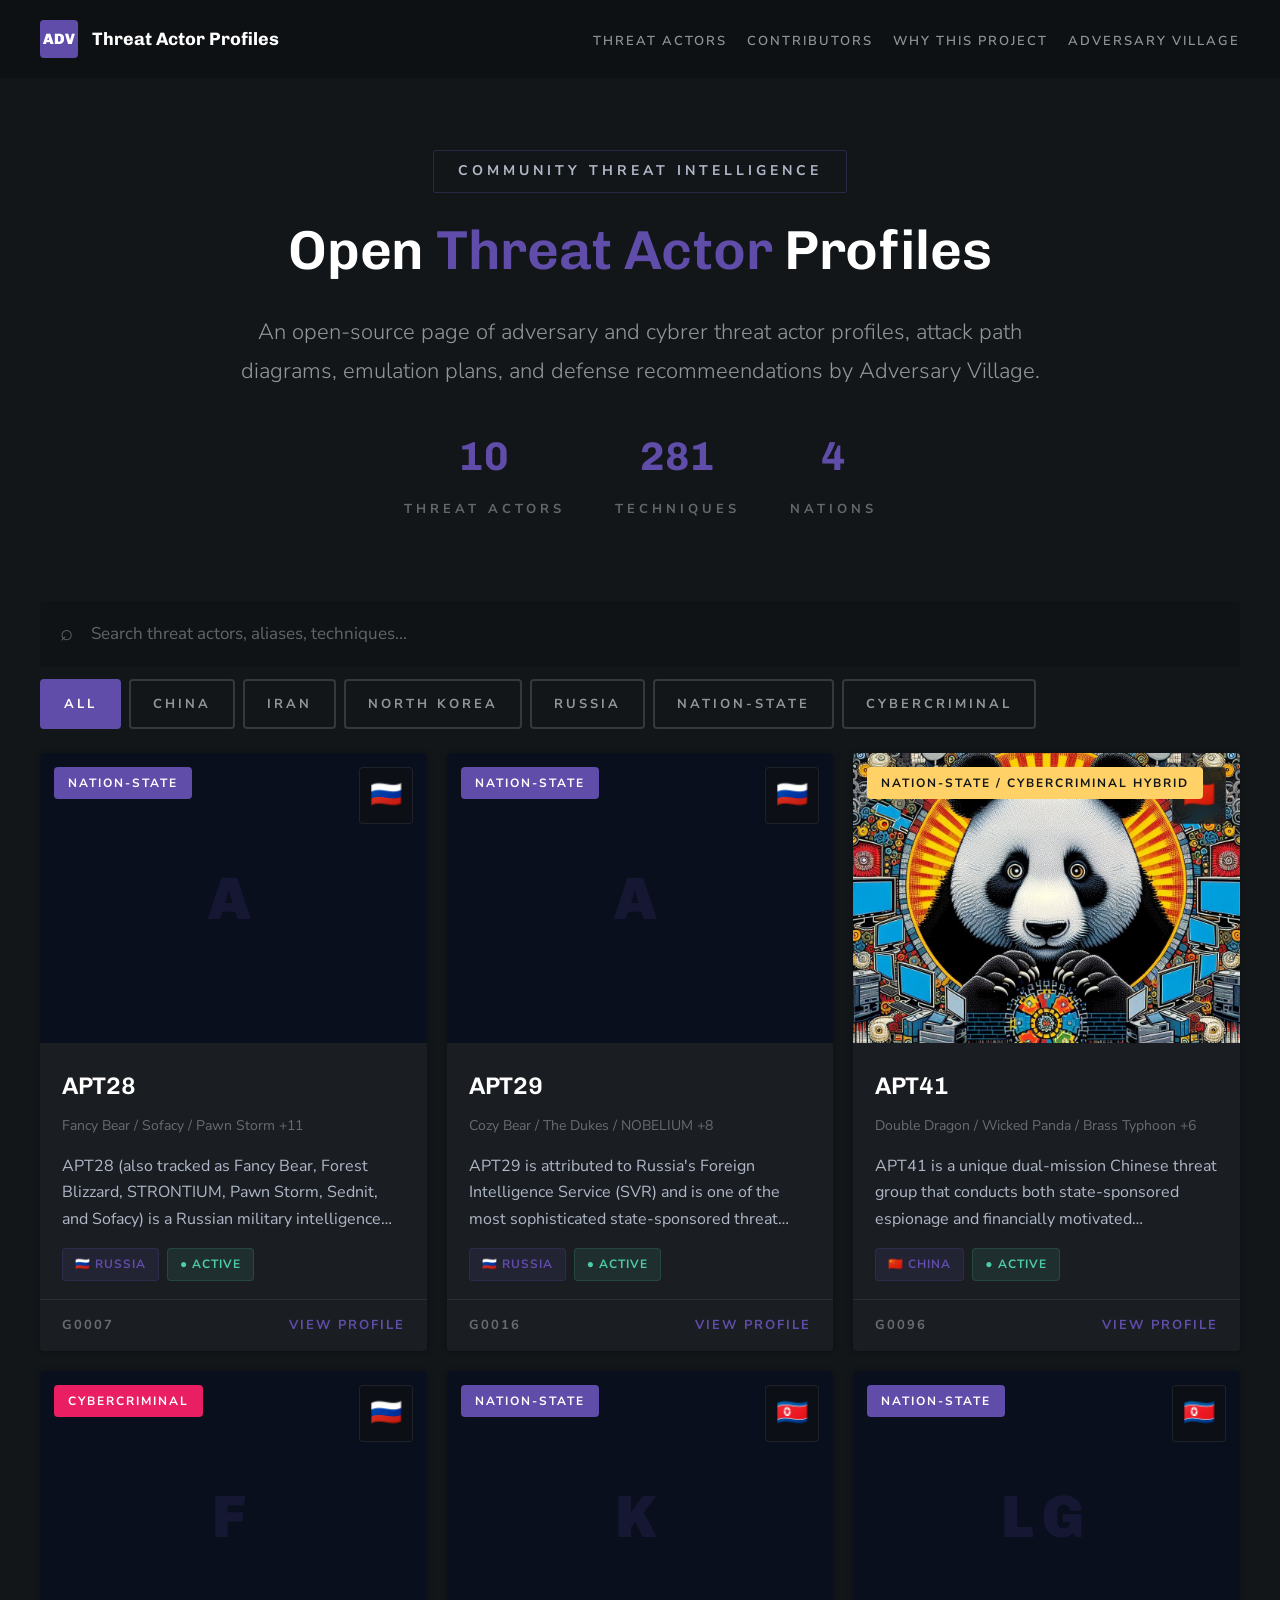
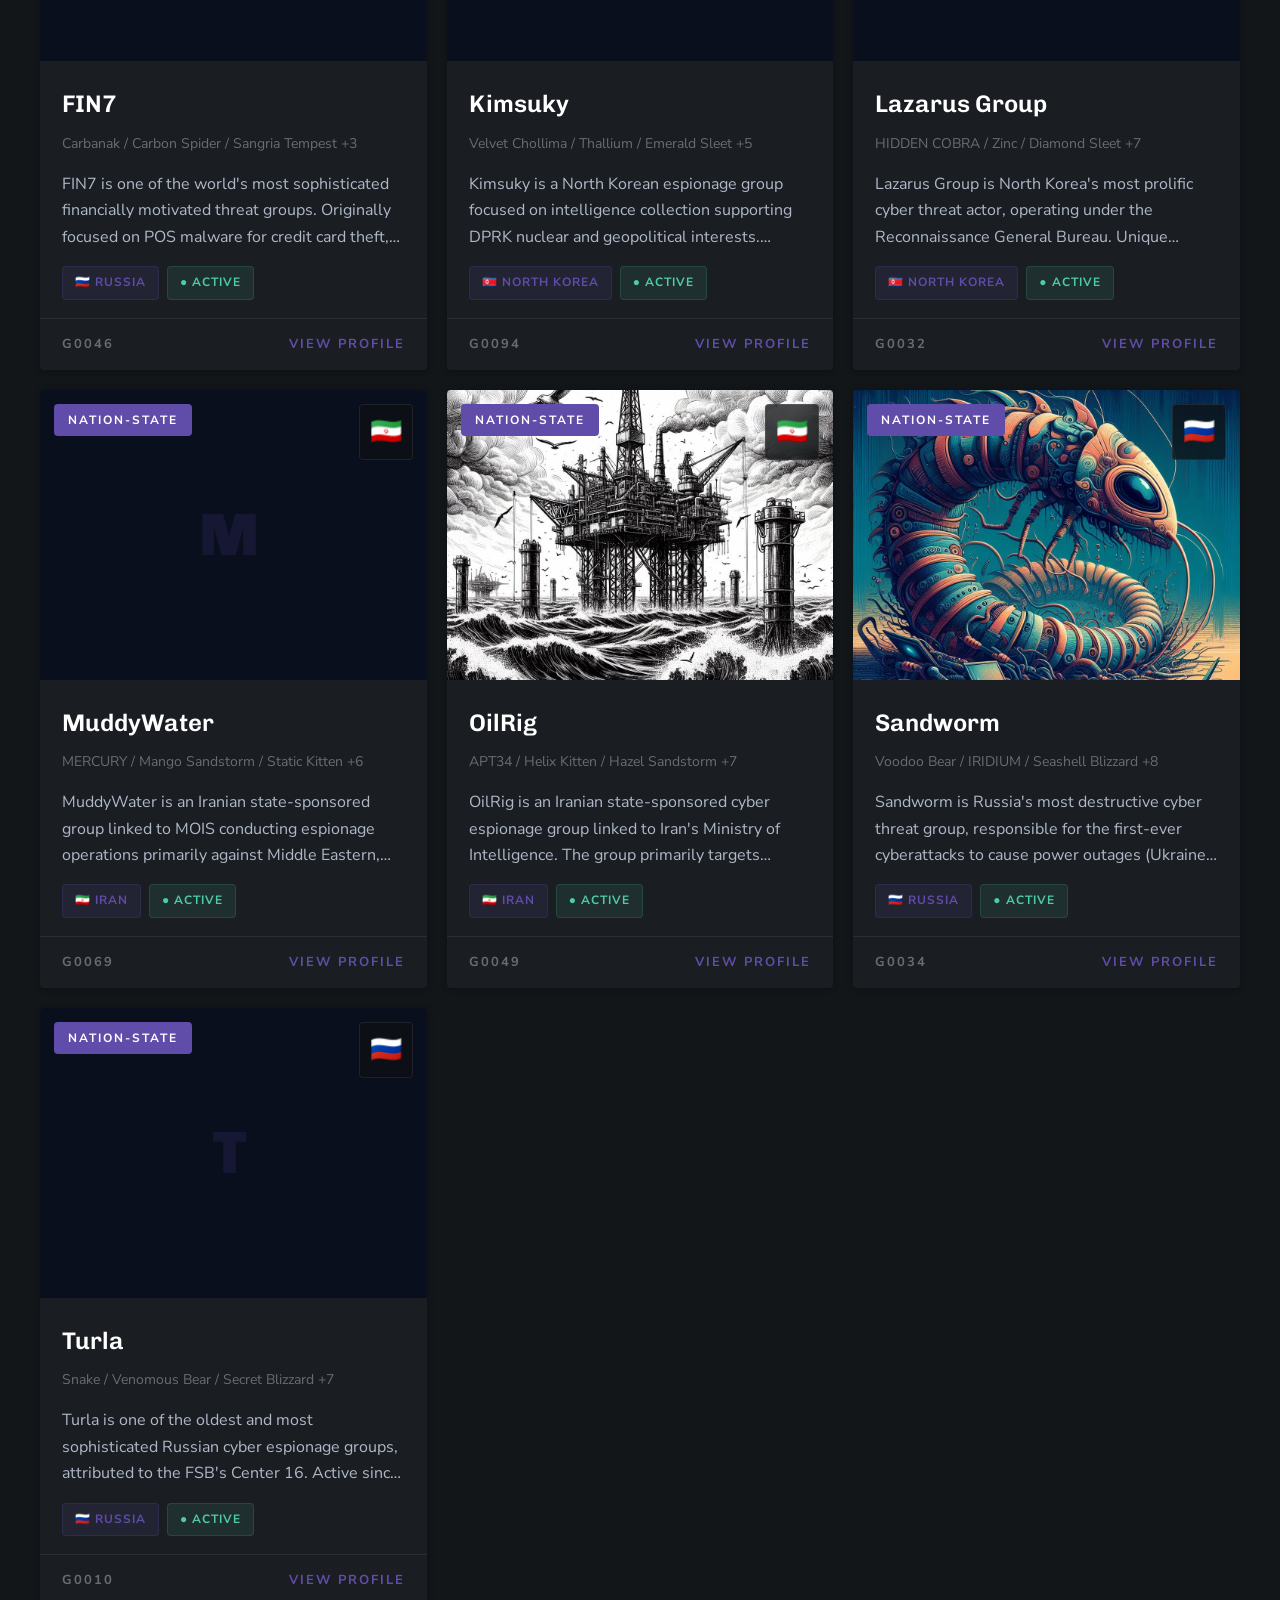
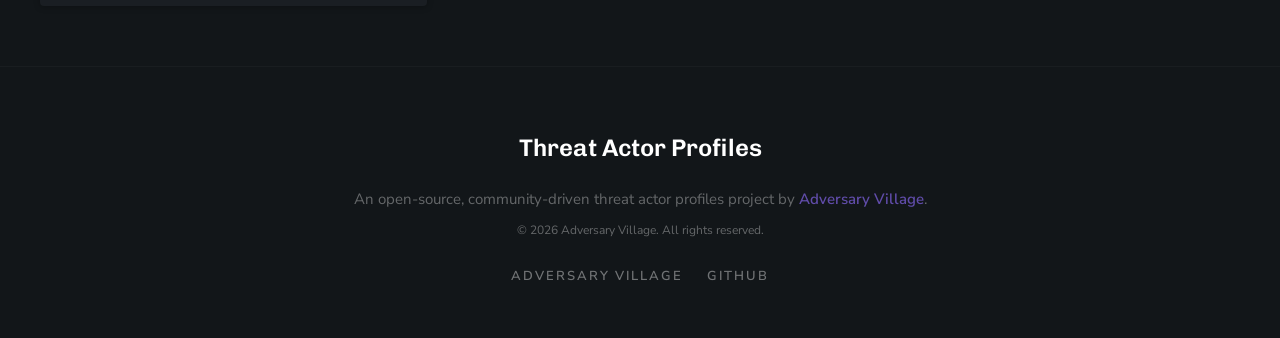
==== index.html @ e3ee4d07 "threat actor profiles" ====
<!DOCTYPE html>
<html lang="en">
<head><meta charset="UTF-8"><meta name="viewport" content="width=device-width,initial-scale=1.0"><title>Threat Actor Profiles | Threat Actor Profiles</title><link rel="stylesheet" href="css/style.css"><link rel="icon" type="image/svg+xml" href="data:image/svg+xml,
<svg xmlns='http://www.w3.org/2000/svg' viewBox='0 0 100 100'><text y='.9em' font-size='90'>☠️</text>
</svg>">
</head>
<body>
<nav class="nav-bar"><a href="index.html" class="nav-brand"><div class="nav-brand-icon">ADV</div><div class="nav-brand-text">Threat Actor Profiles</div></a><ul class="nav-links"><li><a href="/">Threat Actors</a></li><li><a href="contributors/">Contributors</a></li><li><a href="why/">Why This Project</a></li><li><a href="https://adversaryvillage.org" target="_blank">Adversary Village</a></li>
</ul>
</nav>
<section class="hero">
<div class="hero-grid"></div>
<div class="hero-label">Community Threat Intelligence</div>
<h1>Open <span class="highlight">Threat Actor</span> Profiles</h1><p class="hero-subtitle">An open-source page of adversary and cybrer threat actor profiles, attack path diagrams, emulation plans, and defense recommeendations by Adversary Village.</p>
<div class="hero-stats">
<div class="hero-stat">
<div class="hero-stat-value">10</div>
<div class="hero-stat-label">Threat Actors</div></div>
<div class="hero-stat">
<div class="hero-stat-value">281</div>
<div class="hero-stat-label">Techniques</div></div>
<div class="hero-stat">
<div class="hero-stat-value">4</div>
<div class="hero-stat-label">Nations</div></div></div>
</section>
<div class="filter-bar"><div class="search-box"><input type="text" id="actor-search" placeholder="Search threat actors, aliases, techniques..."></div><div class="filter-pills"><button class="filter-pill active" data-filter="all">All</button><button class="filter-pill" data-filter="china" data-filter-type="country">China</button>
<button class="filter-pill" data-filter="iran" data-filter-type="country">Iran</button>
<button class="filter-pill" data-filter="north korea" data-filter-type="country">North Korea</button>
<button class="filter-pill" data-filter="russia" data-filter-type="country">Russia</button><button class="filter-pill" data-filter="nation-state" data-filter-type="type">Nation-State</button><button class="filter-pill" data-filter="criminal" data-filter-type="type">Cybercriminal</button></div></div>
<section class="cards-section">
<div class="cards-grid"><a href="apt28/" class="actor-card" data-search="apt28 fancy bear sofacy pawn storm sednit strontium forest blizzard itg05 blue athena ta422 fighting ursa tsar team group 74 frozenlake gruesomelarch russia nation-state apt28 (also tracked as fancy bear, forest blizzard, strontium, pawn storm, sednit, and sofacy) is a russian military intelligence (gru) cyber espionage group attributed to unit 26165 of the 85th main special service center (gtsss). active since at least 2004, apt28 conducts intelligence collection aligned with russian military and geopolitical objectives. the group is known for sophisticated spearphishing campaigns, zero-day exploitation, and credential harvesting operations targeting government, military, defense, political organizations, media, and anti-doping agencies across nato member states and former soviet countries. apt28 gained widespread public attention for its role in the 2016 us presidential election interference, including the dnc breach and subsequent hack-and-leak operations. in recent years, the group has expanded targeting to western logistics and technology companies supporting ukraine, as documented in the may 2025 joint advisory (cisa aa25-141a). the group demonstrates sustained evolution in tradecraft, including the development of custom exploit tools (gooseegg), novel access techniques (nearest neighbor wi-fi attack), and webmail exploitation campaigns (operation roundpress)." data-country="russia" data-type="nation-state"><div class="card-image"><div style="width:100%;height:100%;background:#0a0f1e;display:flex;align-items:center;justify-content:center"><div style="font:900 6rem Chivo;color:rgba(96,76,169,0.15);letter-spacing:8px">A</div></div><span class="card-country-badge">🇷🇺</span><span class="card-type-badge badge-nation">Nation-State</span></div><div class="card-body"><div class="card-name">APT28</div><div class="card-aliases">Fancy Bear / Sofacy / Pawn Storm +11</div><div class="card-description">APT28 (also tracked as Fancy Bear, Forest Blizzard, STRONTIUM, Pawn Storm, Sednit, and Sofacy) is a Russian military intelligence (GRU) cyber espionage group attributed to Unit 26165 of the 85th Main Special Service Center (GTsSS). Active since at least 2004, APT28 conducts intelligence collection aligned with Russian military and geopolitical objectives. The group is known for sophisticated spearphishing campaigns, zero-day exploitation, and credential harvesting operations targeting government, military, defense, political organizations, media, and anti-doping agencies across NATO member states and former Soviet countries. APT28 gained widespread public attention for its role in the 2016 US presidential election interference, including the DNC breach and subsequent hack-and-leak operations. In recent years, the group has expanded targeting to Western logistics and technology companies supporting Ukraine, as documented in the May 2025 joint advisory (CISA AA25-141A). The group demonstrates sustained evolution in tradecraft, including the development of custom exploit tools (GooseEgg), novel access techniques (Nearest Neighbor Wi-Fi attack), and webmail exploitation campaigns (Operation RoundPress).</div><div class="card-meta"><span class="card-tag tag-country">🇷🇺 Russia</span><span class="card-tag tag-active">● Active</span></div></div><div class="card-footer"><span class="card-mitre-id">G0007</span><span class="card-arrow">View Profile</span></div></a>
<a href="apt29/" class="actor-card" data-search="apt29 cozy bear the dukes nobelium midnight blizzard cozyduke dark halo stellarparticle unc2452 blue kitsune iron hemlock grizzly steppe russia nation-state apt29 is attributed to russia&#x27;s foreign intelligence service (svr) and is one of the most sophisticated state-sponsored threat groups in operation. known for supply chain attacks like solarwinds and persistent espionage campaigns targeting government agencies, diplomatic entities, and technology companies across nato countries. apt29 is characterized by its exceptional operational security, use of novel malware, and ability to maintain long-term access." data-country="russia" data-type="nation-state"><div class="card-image"><div style="width:100%;height:100%;background:#0a0f1e;display:flex;align-items:center;justify-content:center"><div style="font:900 6rem Chivo;color:rgba(96,76,169,0.15);letter-spacing:8px">A</div></div><span class="card-country-badge">🇷🇺</span><span class="card-type-badge badge-nation">Nation-State</span></div><div class="card-body"><div class="card-name">APT29</div><div class="card-aliases">Cozy Bear / The Dukes / NOBELIUM +8</div><div class="card-description">APT29 is attributed to Russia&#x27;s Foreign Intelligence Service (SVR) and is one of the most sophisticated state-sponsored threat groups in operation. Known for supply chain attacks like SolarWinds and persistent espionage campaigns targeting government agencies, diplomatic entities, and technology companies across NATO countries. APT29 is characterized by its exceptional operational security, use of novel malware, and ability to maintain long-term access.</div><div class="card-meta"><span class="card-tag tag-country">🇷🇺 Russia</span><span class="card-tag tag-active">● Active</span></div></div><div class="card-footer"><span class="card-mitre-id">G0016</span><span class="card-arrow">View Profile</span></div></a>
<a href="apt41/" class="actor-card" data-search="apt41 double dragon wicked panda brass typhoon barium winnti lead tg-2633 redgolf earth baku china nation-state / cybercriminal hybrid apt41 is a unique dual-mission chinese threat group that conducts both state-sponsored espionage and financially motivated cybercrime. attributed to contractors working with china&#x27;s mss, the group has targeted healthcare, telecoms, technology, and video game companies. several members were indicted by the us doj in 2020. known for supply chain attacks, exploitation of zero-day vulnerabilities, and large-scale data theft operations." data-country="china" data-type="nation-state / cybercriminal hybrid"><div class="card-image"><img src="images/actors/apt41.jpeg" alt="Apt41" style="width:100%;height:100%;object-fit:cover;display:block"><span class="card-country-badge">🇨🇳</span><span class="card-type-badge badge-hybrid">Nation-State / Cybercriminal Hybrid</span></div><div class="card-body"><div class="card-name">APT41</div><div class="card-aliases">Double Dragon / Wicked Panda / Brass Typhoon +6</div><div class="card-description">APT41 is a unique dual-mission Chinese threat group that conducts both state-sponsored espionage and financially motivated cybercrime. Attributed to contractors working with China&#x27;s MSS, the group has targeted healthcare, telecoms, technology, and video game companies. Several members were indicted by the US DOJ in 2020. Known for supply chain attacks, exploitation of zero-day vulnerabilities, and large-scale data theft operations.</div><div class="card-meta"><span class="card-tag tag-country">🇨🇳 China</span><span class="card-tag tag-active">● Active</span></div></div><div class="card-footer"><span class="card-mitre-id">G0096</span><span class="card-arrow">View Profile</span></div></a>
<a href="fin7/" class="actor-card" data-search="fin7 carbanak carbon spider sangria tempest elbrus itg14 navigator group russia cybercriminal fin7 is one of the world&#x27;s most sophisticated financially motivated threat groups. originally focused on pos malware for credit card theft, the group evolved into ransomware operations. notable for operating a fake security company &#x27;combi security&#x27; to recruit unwitting developers. multiple members have been arrested, including alleged leader andrii kolpakov, but the group continues operations with new ttps." data-country="russia" data-type="cybercriminal"><div class="card-image"><div style="width:100%;height:100%;background:#0a0f1e;display:flex;align-items:center;justify-content:center"><div style="font:900 6rem Chivo;color:rgba(96,76,169,0.15);letter-spacing:8px">F</div></div><span class="card-country-badge">🇷🇺</span><span class="card-type-badge badge-criminal">Cybercriminal</span></div><div class="card-body"><div class="card-name">FIN7</div><div class="card-aliases">Carbanak / Carbon Spider / Sangria Tempest +3</div><div class="card-description">FIN7 is one of the world&#x27;s most sophisticated financially motivated threat groups. Originally focused on POS malware for credit card theft, the group evolved into ransomware operations. Notable for operating a fake security company &#x27;Combi Security&#x27; to recruit unwitting developers. Multiple members have been arrested, including alleged leader Andrii Kolpakov, but the group continues operations with new TTPs.</div><div class="card-meta"><span class="card-tag tag-country">🇷🇺 Russia</span><span class="card-tag tag-active">● Active</span></div></div><div class="card-footer"><span class="card-mitre-id">G0046</span><span class="card-arrow">View Profile</span></div></a>
<a href="kimsuky/" class="actor-card" data-search="kimsuky velvet chollima thallium emerald sleet black banshee apt43 ta406 sparkling pisces archipelago north korea nation-state kimsuky is a north korean espionage group focused on intelligence collection supporting dprk nuclear and geopolitical interests. specializes in highly targeted social engineering against think tanks, academics, diplomats, and journalists covering korean peninsula affairs. known for extensive use of credential phishing, reconnaissance operations, and deploying custom malware for long-term intelligence gathering." data-country="north korea" data-type="nation-state"><div class="card-image"><div style="width:100%;height:100%;background:#0a0f1e;display:flex;align-items:center;justify-content:center"><div style="font:900 6rem Chivo;color:rgba(96,76,169,0.15);letter-spacing:8px">K</div></div><span class="card-country-badge">🇰🇵</span><span class="card-type-badge badge-nation">Nation-State</span></div><div class="card-body"><div class="card-name">Kimsuky</div><div class="card-aliases">Velvet Chollima / Thallium / Emerald Sleet +5</div><div class="card-description">Kimsuky is a North Korean espionage group focused on intelligence collection supporting DPRK nuclear and geopolitical interests. Specializes in highly targeted social engineering against think tanks, academics, diplomats, and journalists covering Korean Peninsula affairs. Known for extensive use of credential phishing, reconnaissance operations, and deploying custom malware for long-term intelligence gathering.</div><div class="card-meta"><span class="card-tag tag-country">🇰🇵 North Korea</span><span class="card-tag tag-active">● Active</span></div></div><div class="card-footer"><span class="card-mitre-id">G0094</span><span class="card-arrow">View Profile</span></div></a>
<a href="lazarus/" class="actor-card" data-search="lazarus group hidden cobra zinc diamond sleet labyrinth chollima apt38 bluenoroff andariel bureau 121 guardians of peace whois hacking team north korea nation-state lazarus group is north korea&#x27;s most prolific cyber threat actor, operating under the reconnaissance general bureau. unique among nation-state groups for combining espionage with large-scale financial theft to fund the dprk regime. responsible for the 2014 sony pictures attack, the $81m bangladesh bank heist, the wannacry ransomware pandemic, and billions in cryptocurrency theft. sub-groups include bluenoroff (financial) and andariel (espionage)." data-country="north korea" data-type="nation-state"><div class="card-image"><div style="width:100%;height:100%;background:#0a0f1e;display:flex;align-items:center;justify-content:center"><div style="font:900 6rem Chivo;color:rgba(96,76,169,0.15);letter-spacing:8px">LG</div></div><span class="card-country-badge">🇰🇵</span><span class="card-type-badge badge-nation">Nation-State</span></div><div class="card-body"><div class="card-name">Lazarus Group</div><div class="card-aliases">HIDDEN COBRA / Zinc / Diamond Sleet +7</div><div class="card-description">Lazarus Group is North Korea&#x27;s most prolific cyber threat actor, operating under the Reconnaissance General Bureau. Unique among nation-state groups for combining espionage with large-scale financial theft to fund the DPRK regime. Responsible for the 2014 Sony Pictures attack, the $81M Bangladesh Bank heist, the WannaCry ransomware pandemic, and billions in cryptocurrency theft. Sub-groups include BlueNoroff (financial) and Andariel (espionage).</div><div class="card-meta"><span class="card-tag tag-country">🇰🇵 North Korea</span><span class="card-tag tag-active">● Active</span></div></div><div class="card-footer"><span class="card-mitre-id">G0032</span><span class="card-arrow">View Profile</span></div></a>
<a href="muddywater/" class="actor-card" data-search="muddywater mercury mango sandstorm static kitten seedworm temp.zagros ta450 earth vetala atk51 yellow nix iran nation-state muddywater is an iranian state-sponsored group linked to mois conducting espionage operations primarily against middle eastern, central asian, and western government and telecommunications organizations. known for heavy use of legitimate tools like atera, screenconnect, and simplehelp for remote access, making detection difficult. the group frequently uses living-off-the-land techniques and spearphishing with macro-enabled documents." data-country="iran" data-type="nation-state"><div class="card-image"><div style="width:100%;height:100%;background:#0a0f1e;display:flex;align-items:center;justify-content:center"><div style="font:900 6rem Chivo;color:rgba(96,76,169,0.15);letter-spacing:8px">M</div></div><span class="card-country-badge">🇮🇷</span><span class="card-type-badge badge-nation">Nation-State</span></div><div class="card-body"><div class="card-name">MuddyWater</div><div class="card-aliases">MERCURY / Mango Sandstorm / Static Kitten +6</div><div class="card-description">MuddyWater is an Iranian state-sponsored group linked to MOIS conducting espionage operations primarily against Middle Eastern, Central Asian, and Western government and telecommunications organizations. Known for heavy use of legitimate tools like Atera, ScreenConnect, and SimpleHelp for remote access, making detection difficult. The group frequently uses living-off-the-land techniques and spearphishing with macro-enabled documents.</div><div class="card-meta"><span class="card-tag tag-country">🇮🇷 Iran</span><span class="card-tag tag-active">● Active</span></div></div><div class="card-footer"><span class="card-mitre-id">G0069</span><span class="card-arrow">View Profile</span></div></a>
<a href="oilrig/" class="actor-card" data-search="oilrig apt34 helix kitten hazel sandstorm europium crambus cobalt gypsy irn2 itg13 scarred manticore greenbug iran nation-state oilrig is an iranian state-sponsored cyber espionage group linked to iran&#x27;s ministry of intelligence. the group primarily targets organizations in the middle east with a focus on government, energy, chemical, and telecommunications sectors. known for sophisticated spearphishing campaigns, custom dns tunneling implants, and exploitation of trust relationships. oilrig frequently operates alongside other iranian groups and shares infrastructure." data-country="iran" data-type="nation-state"><div class="card-image"><img src="images/actors/oilrig.jpeg" alt="Oilrig" style="width:100%;height:100%;object-fit:cover;display:block"><span class="card-country-badge">🇮🇷</span><span class="card-type-badge badge-nation">Nation-State</span></div><div class="card-body"><div class="card-name">OilRig</div><div class="card-aliases">APT34 / Helix Kitten / Hazel Sandstorm +7</div><div class="card-description">OilRig is an Iranian state-sponsored cyber espionage group linked to Iran&#x27;s Ministry of Intelligence. The group primarily targets organizations in the Middle East with a focus on government, energy, chemical, and telecommunications sectors. Known for sophisticated spearphishing campaigns, custom DNS tunneling implants, and exploitation of trust relationships. OilRig frequently operates alongside other Iranian groups and shares infrastructure.</div><div class="card-meta"><span class="card-tag tag-country">🇮🇷 Iran</span><span class="card-tag tag-active">● Active</span></div></div><div class="card-footer"><span class="card-mitre-id">G0049</span><span class="card-arrow">View Profile</span></div></a>
<a href="sandworm/" class="actor-card" data-search="sandworm voodoo bear iridium seashell blizzard telebots iron viking blackenergy group quedagh electrum dev-0586 apt44 frozenbarents russia nation-state sandworm is russia&#x27;s most destructive cyber threat group, responsible for the first-ever cyberattacks to cause power outages (ukraine 2015/2016), the notpetya attack causing $10b+ in global damages, and olympic destroyer. attributed to gru unit 74455, the group specializes in destructive operations against critical infrastructure, with a focus on ukraine. six gru officers were indicted by the us doj in 2020." data-country="russia" data-type="nation-state"><div class="card-image">
    
<img src="images/actors/sandworm.jpeg" alt="Sandworm" style="width:100%;height:100%;object-fit:cover;display:block">
    
    <span class="card-country-badge">🇷🇺</span><span class="card-type-badge badge-nation">Nation-State</span></div><div class="card-body"><div class="card-name">Sandworm</div><div class="card-aliases">Voodoo Bear / IRIDIUM / Seashell Blizzard +8</div><div class="card-description">Sandworm is Russia&#x27;s most destructive cyber threat group, responsible for the first-ever cyberattacks to cause power outages (Ukraine 2015/2016), the NotPetya attack causing $10B+ in global damages, and Olympic Destroyer. Attributed to GRU Unit 74455, the group specializes in destructive operations against critical infrastructure, with a focus on Ukraine. Six GRU officers were indicted by the US DOJ in 2020.</div><div class="card-meta"><span class="card-tag tag-country">🇷🇺 Russia</span><span class="card-tag tag-active">● Active</span></div></div><div class="card-footer"><span class="card-mitre-id">G0034</span><span class="card-arrow">View Profile</span></div></a>
<a href="turla/" class="actor-card" data-search="turla snake venomous bear secret blizzard krypton waterbug iron hunter uroburos group 88 belugasturgeon pacifier apt russia nation-state turla is one of the oldest and most sophisticated russian cyber espionage groups, attributed to the fsb&#x27;s center 16. active since the mid-1990s, the group is known for its innovative techniques including satellite-based c2, hijacking other threat actors&#x27; infrastructure, and deploying rootkits. turla&#x27;s snake malware network was dismantled by the fbi in 2023 via operation medusa, but the group continues to develop new capabilities." data-country="russia" data-type="nation-state"><div class="card-image"><div style="width:100%;height:100%;background:#0a0f1e;display:flex;align-items:center;justify-content:center"><div style="font:900 6rem Chivo;color:rgba(96,76,169,0.15);letter-spacing:8px">T</div></div><span class="card-country-badge">🇷🇺</span><span class="card-type-badge badge-nation">Nation-State</span></div><div class="card-body"><div class="card-name">Turla</div><div class="card-aliases">Snake / Venomous Bear / Secret Blizzard +7</div><div class="card-description">Turla is one of the oldest and most sophisticated Russian cyber espionage groups, attributed to the FSB&#x27;s Center 16. Active since the mid-1990s, the group is known for its innovative techniques including satellite-based C2, hijacking other threat actors&#x27; infrastructure, and deploying rootkits. Turla&#x27;s Snake malware network was dismantled by the FBI in 2023 via Operation MEDUSA, but the group continues to develop new capabilities.</div><div class="card-meta"><span class="card-tag tag-country">🇷🇺 Russia</span><span class="card-tag tag-active">● Active</span></div></div><div class="card-footer"><span class="card-mitre-id">G0010</span><span class="card-arrow">View Profile</span></div></a></div>
</section>

<footer class="site-footer"><div class="footer-inner"><div class="footer-brand">Threat Actor Profiles</div><div class="footer-text">An open-source, community-driven threat actor profiles project by <a href="https://adversaryvillage.org" target="_blank" style="color:#604ca9;text-decoration:none;font-weight:600">Adversary Village</a>.</div><div style="color:var(--td);font-size:1.2rem;margin-top:.8rem">&copy; 2026 Adversary Village. All rights reserved.</div><ul class="footer-links"><li><a href="https://adversaryvillage.org" target="_blank">Adversary Village</a></li><li><a href="https://github.com/adversaryvillage" target="_blank">GitHub</a></li>
</ul></div>
</footer>
<script src="js/main.js">
</script>
</body>
</html>
---- css/style.css ----
@import url("https://fonts.googleapis.com/css?family=Nunito+Sans:300,400,500,600,700|Chivo:300,400,700,700i,900");
:root{
--bg:#121619;--bg-h:#0e1113;--bg-c:#1a1e23;--bg-ch:#21262c;--bg-s:#1e2227;
--p:#604ca9;--pd:#4e3d8c;--pg:rgba(96,76,169,0.3);--ps:rgba(96,76,169,0.10);
--pk:#E91E63;--cy:#00d4ff;--gn:#4ecca3;--yl:#ffd166;--or:#f4845f;
--t1:#eee;--t2:#b0b8c8;--tm:rgba(255,255,255,0.55);--td:rgba(255,255,255,0.35);
--b:rgba(255,255,255,0.07);--ba:rgba(96,76,169,0.3);
--fb:"Nunito Sans",sans-serif;--fh:"Chivo",sans-serif;
--r:4px;--tr:0.3s ease-in-out;
}
*,*::before,*::after{box-sizing:border-box;margin:0;padding:0}
html{font-size:10px;scroll-behavior:smooth}
body{font-family:var(--fb);font-weight:400;font-size:1.8rem;line-height:1.778;background:var(--bg);color:var(--t2);-webkit-font-smoothing:antialiased}
a{color:var(--p);text-decoration:none;transition:all var(--tr)}
a:hover{color:#fff}

/* NAV */
.nav-bar{position:fixed;top:0;left:0;right:0;z-index:600;background:var(--bg-h);height:78px;display:flex;align-items:center;justify-content:space-between;padding:0 40px;transition:all var(--tr)}
.nav-brand{display:flex;align-items:center;gap:14px;text-decoration:none}
.nav-brand-icon{width:38px;height:38px;background:var(--p);border-radius:var(--r);display:flex;align-items:center;justify-content:center;font-family:var(--fh);font-weight:900;font-size:15px;color:#fff}
.nav-brand-text{font-family:var(--fh);font-size:1.8rem;font-weight:700;color:#fff}
.nav-brand-text span{color:var(--p)}
.nav-links{display:flex;gap:2rem;list-style:none}
.nav-links a{font-family:var(--fb);font-weight:600;font-size:13px;text-transform:uppercase;letter-spacing:2px;color:var(--tm);transition:color var(--tr)}
.nav-links a:hover,.nav-links a.active{color:#fff}

/* HERO */
.hero{position:relative;padding:150px 40px 80px;text-align:center;overflow:hidden}
.hero::before{content:'';position:absolute;inset:0;pointer-events:none}
.hero-grid{position:absolute;inset:0;background-size:60px 60px;pointer-events:none}
.hero-label{display:inline-block;font-family:var(--fb);font-weight:700;font-size:1.4rem;letter-spacing:.4rem;text-transform:uppercase;padding:8px 24px;border:1px solid var(--ba);border-radius:2px;margin-bottom:2.4rem;position:relative}
.hero h1{font-family:var(--fh);font-size:5.5rem;font-weight:600;line-height:1.236;letter-spacing:-0.03rem;color:#fff;margin-bottom:2.8rem;position:relative}
.hero h1 .highlight{color:var(--p)}
.hero-subtitle{font-family:var(--fb);font-size:2.2rem;font-weight:300;color:var(--tm);max-width:820px;margin:0 auto 3rem;position:relative;line-height:1.778}
.hero-stats{display:flex;justify-content:center;gap:5rem;margin-top:2.4rem;position:relative}
.hero-stat{text-align:center}
.hero-stat-value{font-family:var(--fh);font-size:4rem;font-weight:700;color:var(--p)}
.hero-stat-label{font-family:var(--fb);font-size:1.3rem;text-transform:uppercase;letter-spacing:.4rem;color:var(--td);margin-top:6px;font-weight:700}

/* FILTER */
.filter-bar{max-width:1600px;margin:0 auto 2.4rem;padding:0 40px;display:flex;gap:1.2rem;flex-wrap:wrap;align-items:center}
.search-box{flex:1;min-width:280px;position:relative}
.search-box input{width:100%;background:rgba(0,0,0,0.15);border:1px solid transparent;border-radius:var(--r);padding:1.6rem 2.4rem 1.6rem 5rem;font-family:var(--fb);font-size:1.7rem;color:#fff;outline:none;transition:all var(--tr);line-height:3.2rem}
.search-box input:focus{border-color:var(--p);box-shadow:0 0 5px rgba(91,79,150,0.8)}
.search-box input::placeholder{color:var(--td)}
.search-box::before{content:'⌕';position:absolute;left:2rem;top:50%;transform:translateY(-50%);color:var(--td);font-size:2.2rem}
.filter-pills{display:flex;gap:8px;flex-wrap:wrap}
.filter-pill{background:transparent;border:.2rem solid rgba(255,255,255,0.15);border-radius:var(--r);padding:0 2.2rem;font-family:var(--fb);font-size:1.3rem;font-weight:700;letter-spacing:.3rem;text-transform:uppercase;color:var(--tm);cursor:pointer;transition:all var(--tr);height:5rem;line-height:4.6rem}
.filter-pill:hover{border-color:var(--p);color:#fff}
.filter-pill.active{background:var(--p);border-color:var(--p);color:#fff}

/* CARDS */
.cards-section{max-width:1600px;margin:0 auto;padding:0 40px 6rem}
.cards-grid{display:grid;grid-template-columns:repeat(auto-fill,minmax(320px,1fr));gap:2rem}
.actor-card{background:var(--bg-c);border:none;box-shadow:0 1px 6px rgba(0,0,0,0.25);border-radius:var(--r);overflow:hidden;transition:all var(--tr);position:relative;text-decoration:none;display:block;color:inherit}
.actor-card:hover{transform:translateY(-4px);box-shadow:0 8px 32px rgba(96,76,169,0.15),0 4px 16px rgba(0,0,0,0.4)}
.card-image{width:100%;aspect-ratio:4/3;overflow:hidden;position:relative;background:#0e1113}
.card-image svg{width:100%;height:100%;display:block}
.card-country-badge{position:absolute;top:14px;right:14px;font-size:26px;background:rgba(14,17,19,0.75);backdrop-filter:blur(8px);border-radius:var(--r);padding:4px 10px;border:1px solid rgba(255,255,255,0.08);z-index:2}
.card-type-badge{position:absolute;top:14px;left:14px;font-family:var(--fb);font-weight:700;font-size:1.2rem;letter-spacing:.2rem;text-transform:uppercase;padding:0 1.4rem;height:3.2rem;line-height:3.2rem;border-radius:var(--r);z-index:2}
.badge-nation{background:var(--p);color:#fff}
.badge-criminal{background:var(--pk);color:#fff}
.badge-hybrid{background:var(--yl);color:#121619}
.card-body{padding:2.2rem 2.2rem 1.8rem}
.card-name{font-family:var(--fh);font-size:2.4rem;font-weight:600;color:#fff;margin-bottom:.6rem}
.card-aliases{font-family:var(--fb);font-size:1.4rem;color:var(--td);margin-bottom:1.4rem;white-space:nowrap;overflow:hidden;text-overflow:ellipsis}
.card-description{font-size:1.6rem;color:var(--t2);line-height:1.65;display:-webkit-box;-webkit-line-clamp:3;-webkit-box-orient:vertical;overflow:hidden;margin-bottom:1.6rem}
.card-meta{display:flex;flex-wrap:wrap;gap:8px}
.card-tag{font-family:var(--fb);font-weight:700;font-size:1.2rem;letter-spacing:.1rem;padding:.5rem 1.2rem;border-radius:var(--r);text-transform:uppercase}
.tag-country{background:rgba(96,76,169,0.12);color:var(--p);border:1px solid rgba(96,76,169,0.2)}
.tag-active{background:rgba(78,204,163,0.1);color:var(--gn);border:1px solid rgba(78,204,163,0.15)}
.tag-active.inactive{background:rgba(255,255,255,0.04);color:var(--td);border:none;box-shadow:0 1px 6px rgba(0,0,0,0.25)}
.card-footer{padding:1.4rem 2.2rem;border-top:1px solid var(--b);display:flex;justify-content:space-between;align-items:center}
.card-mitre-id{font-family:var(--fb);font-size:1.3rem;color:var(--td);letter-spacing:.2rem;text-transform:uppercase;font-weight:700}
.card-arrow{color:var(--p);font-family:var(--fb);font-weight:700;font-size:1.3rem;letter-spacing:.2rem;text-transform:uppercase;transition:transform var(--tr)}
.actor-card:hover .card-arrow{transform:translateX(4px)}

/* ===== INDIVIDUAL PAGE ===== */
.actor-page{padding-top:78px}
.breadcrumb{max-width:1600px;margin:0 auto;padding:1.6rem 40px 0;font-family:var(--fb);font-size:1.4rem;font-weight:600;color:var(--td);letter-spacing:.2rem;text-transform:uppercase}
.breadcrumb a{color:var(--tm)}
.breadcrumb a:hover{color:var(--p)}

/* SPLIT HERO */
.actor-hero-split{max-width:1600px;margin:0 auto;padding:2rem 40px 0;display:grid;grid-template-columns:1fr 1fr;gap:2.4rem;min-height:440px}
.actor-hero-art{border-radius:var(--r);overflow:hidden;background:#0e1113;border:none;box-shadow:0 1px 6px rgba(0,0,0,0.25);position:relative}
.actor-hero-art svg{width:100%;height:100%;display:block;min-height:420px}
.actor-hero-art .art-overlay{position:absolute;bottom:0;left:0;right:0;padding:2.4rem 3rem;background:linear-gradient(0deg,rgba(14,17,19,0.95) 0%,rgba(14,17,19,0.5) 60%,transparent 100%)}
.actor-hero-art .art-name{font-family:var(--fh);font-size:4.4rem;font-weight:900;color:#fff}
.actor-hero-art .art-sub{font-family:var(--fb);font-size:1.5rem;color:var(--tm);margin-top:.6rem}

.actor-hero-info{display:flex;flex-direction:column;gap:1.6rem}
.actor-hero-info .info-badges{display:flex;flex-wrap:wrap;gap:10px;margin-bottom:.8rem}
.info-card{background:var(--bg-c);border:none;border-radius:var(--r);padding:2.4rem;flex:1}
.info-card-title{font-family:var(--fb);font-weight:700;font-size:1.3rem;letter-spacing:.3rem;text-transform:uppercase;color:var(--p);margin-bottom:1.4rem;padding-bottom:1rem;border-bottom:1px solid var(--b)}
.info-grid{display:grid;grid-template-columns:1fr 1fr;gap:1.4rem 1.2rem}
.info-label{font-family:var(--fb);font-weight:700;font-size:1.2rem;letter-spacing:.15rem;text-transform:uppercase;color:var(--td);margin-bottom:.3rem}
.info-value{font-family:var(--fb);font-size:1.6rem;font-weight:500;color:#fff;line-height:1.5}
.info-value a{color:var(--p)}
.info-value a:hover{color:#fff}
.info-full{grid-column:1/-1}
.chip-list{display:flex;flex-wrap:wrap;gap:6px}
.chip{font-family:var(--fb);font-size:1.2rem;font-weight:600;padding:.4rem 1rem;border-radius:var(--r);border:none;box-shadow:0 1px 6px rgba(0,0,0,0.25);color:var(--tm);background:rgba(255,255,255,0.03);line-height:1.4}
.chip-purple{background:var(--ps);border-color:rgba(96,76,169,0.2);color:var(--p)}
.chip-cyan{background:rgba(0,212,255,0.06);border-color:rgba(0,212,255,0.12);color:var(--cy)}
.chip-orange{background:rgba(244,132,95,0.08);border-color:rgba(244,132,95,0.15);color:var(--or)}
.chip-pink{background:rgba(233,30,99,0.08);border-color:rgba(233,30,99,0.15);color:var(--pk)}

/* BELOW FOLD */
.actor-below{max-width:1600px;margin:0 auto;padding:2.4rem 40px 4rem}
.actor-below-grid{display:grid;grid-template-columns:1fr 1fr;gap:2rem}
.actor-below-full{grid-column:1/-1}

.content-section{background:var(--bg-c);border:none;border-radius:var(--r);padding:2.8rem;margin-bottom:0;box-shadow:0 2px 12px rgba(0,0,0,0.3)}
.section-title{font-family:var(--fh);font-size:2.4rem;font-weight:600;color:var(--p);margin-bottom:1.8rem;padding-bottom:1.2rem;border-bottom:1px solid var(--b);position:relative}
.section-title::before{content:'';position:absolute;bottom:-1px;left:0;width:48px;height:2px;background:var(--p)}
.description-text{font-size:1.7rem;line-height:1.778;color:var(--t2)}

/* NAVIGATOR */
.navigator-frame{width:100%;height:620px;border:none;box-shadow:0 1px 6px rgba(0,0,0,0.25);border-radius:var(--r);background:var(--bg-c)}
.navigator-link{display:inline-block;margin-top:1.2rem;padding:1.2rem 2.8rem;background:var(--p);color:#fff;border-radius:var(--r);font-weight:700;font-size:1.3rem;letter-spacing:.2rem;text-transform:uppercase;transition:all var(--tr)}
.navigator-link:hover{background:var(--pd);color:#fff}

/* CAMPAIGNS */
.campaign-timeline{position:relative;padding-left:2.8rem}
.campaign-timeline::before{content:'';position:absolute;left:8px;top:0;bottom:0;width:2px;background:linear-gradient(180deg,var(--p),var(--pd),transparent)}
.campaign-item{position:relative;margin-bottom:2.4rem}
.campaign-item::before{content:'';position:absolute;left:-2.35rem;top:8px;width:12px;height:12px;border-radius:50%;background:var(--p);border:2px solid var(--bg-c)}
.campaign-year{font-family:var(--fb);font-weight:700;font-size:1.3rem;color:var(--p);letter-spacing:.2rem;margin-bottom:.4rem;text-transform:uppercase}
.campaign-name{font-family:var(--fh);font-size:2rem;font-weight:600;color:#fff;margin-bottom:.6rem}
.campaign-desc{font-size:1.5rem;color:var(--tm);line-height:1.65}

/* EMULATION TABLE */
.emulation-table{width:100%;border-collapse:collapse}
.emulation-table th{font-family:var(--fb);font-weight:700;font-size:1.2rem;letter-spacing:.15rem;text-transform:uppercase;color:var(--td);text-align:left;padding:1.2rem 1.6rem;border-bottom:1px solid var(--b);background:rgba(255,255,255,0.02)}
.emulation-table td{font-size:1.5rem;padding:1.2rem 1.6rem;border-bottom:1px solid var(--b);color:var(--tm);vertical-align:top;line-height:1.5}
.emulation-table tr:last-child td{border-bottom:none}
.emulation-table tr:hover td{background:rgba(255,255,255,0.015)}
.emulation-table .plan-name{font-family:var(--fh);font-weight:600;color:#fff;font-size:1.6rem}
.emulation-table .plan-source{font-family:var(--fb);font-size:1.3rem;font-weight:600;color:var(--p)}
.emulation-table .plan-type{font-family:var(--fb);font-size:1.1rem;font-weight:700;letter-spacing:.1rem;text-transform:uppercase;padding:.3rem 1rem;border-radius:var(--r);display:inline-block}
.type-opensource{background:rgba(78,204,163,0.1);color:var(--gn);border:1px solid rgba(78,204,163,0.15)}
.type-commercial{background:rgba(233,30,99,0.1);color:var(--pk);border:1px solid rgba(233,30,99,0.15)}
.type-framework{background:var(--ps);color:var(--p);border:1px solid rgba(96,76,169,0.2)}

/* DIAMOND MODEL */
.diamond-grid{display:grid;grid-template-columns:1fr 1fr;gap:1.6rem}
.diamond-cell{padding:2rem;background:rgba(255,255,255,0.02);border:none;box-shadow:0 1px 6px rgba(0,0,0,0.25);border-radius:var(--r)}
.diamond-cell-title{font-family:var(--fh);font-weight:600;font-size:1.8rem;color:var(--p);margin-bottom:1rem;display:flex;align-items:center;gap:8px}
.diamond-cell-title::before{content:'';width:8px;height:8px;border-radius:50%;background:var(--p);flex-shrink:0}
.diamond-cell-content{font-size:1.5rem;color:var(--t2);line-height:1.65}

/* CVE TABLE */
.cve-table{width:100%;border-collapse:collapse}
.cve-table th{font-family:var(--fb);font-weight:700;font-size:1.2rem;letter-spacing:.15rem;text-transform:uppercase;color:var(--td);text-align:left;padding:1rem 1.4rem;border-bottom:1px solid var(--b);background:rgba(255,255,255,0.02)}
.cve-table td{font-size:1.4rem;padding:1rem 1.4rem;border-bottom:1px solid var(--b);color:var(--tm);vertical-align:top;line-height:1.5}
.cve-table tr:last-child td{border-bottom:none}
.cve-id{font-family:var(--fb);font-weight:700;color:var(--or)}
.cve-id a{color:var(--or)}
.cve-id a:hover{color:#fff}

/* DETECTION */
.detect-block{padding:2rem;background:rgba(255,255,255,0.02);border:none;box-shadow:0 1px 6px rgba(0,0,0,0.25);border-radius:var(--r);margin-bottom:1.2rem}
.detect-block:last-child{margin-bottom:0}
.detect-block-title{font-family:var(--fh);font-weight:600;font-size:1.7rem;color:#fff;margin-bottom:1rem}
.detect-block-content{font-size:1.5rem;color:var(--t2);line-height:1.65}
.detect-block code{font-family:Consolas,"Andale Mono",Courier,monospace;font-size:1.3rem;background:rgba(96,76,169,0.12);padding:.2rem .6rem;border-radius:3px;color:var(--p)}

/* RELATED ACTORS */
.related-grid{display:grid;grid-template-columns:repeat(auto-fill,minmax(250px,1fr));gap:1.2rem}
.related-card{padding:1.6rem;background:rgba(255,255,255,0.02);border:none;box-shadow:0 1px 6px rgba(0,0,0,0.25);border-radius:var(--r);transition:all var(--tr)}
.related-card:hover{border-color:var(--ba);background:rgba(96,76,169,0.04)}
.related-card-name{font-family:var(--fh);font-weight:600;font-size:1.7rem;color:#fff;margin-bottom:.4rem}
.related-card-rel{font-family:var(--fb);font-size:1.3rem;color:var(--p);font-weight:600;margin-bottom:.4rem}
.related-card-desc{font-size:1.3rem;color:var(--tm);line-height:1.5}

/* DEFENSE */
.defense-list{list-style:none}
.defense-item{padding:1.4rem 0;border-bottom:1px solid var(--b);display:flex;gap:1.2rem;align-items:flex-start}
.defense-item:last-child{border-bottom:none}
.defense-num{font-family:var(--fh);font-weight:900;font-size:2rem;color:var(--p);min-width:3.2rem;line-height:1}
.defense-text{font-size:1.5rem;color:var(--t2);line-height:1.65}
.defense-text strong{color:#fff;font-weight:700}

/* REFS */
.ref-list{list-style:none}
.ref-item{padding:1.2rem 0;border-bottom:1px solid var(--b)}
.ref-item:last-child{border-bottom:none}
.ref-item a{font-family:var(--fb);font-size:1.5rem;font-weight:600;display:flex;align-items:center;gap:10px;color:var(--tm)}
.ref-item a:hover{color:var(--p)}
.ref-item a::before{content:'→';color:var(--p);font-size:1.5rem}

/* FOOTER */
.site-footer{padding:6rem 40px 4.8rem;color:rgba(255,255,255,0.4);border-top:1px solid rgba(255,255,255,0.03);text-align:center; background-color: rgb(18, 22, 25);}
.footer-inner{max-width:1600px;margin:0 auto}
.footer-brand{font-family:var(--fh);font-size:2.4rem;font-weight:600;color:#fff;margin-bottom:1.6rem}
.footer-brand span{color:var(--p)}
.footer-text{font-family:var(--fb);font-size:1.5rem;color:var(--td)}
.footer-links{display:flex;justify-content:center;gap:2.4rem;margin-top:1.6rem;list-style:none}
.footer-links a{font-family:var(--fb);font-weight:600;font-size:1.3rem;color:rgba(255,255,255,0.4);letter-spacing:.2rem;text-transform:uppercase}
.footer-links a:hover{color:var(--p)}

@media(max-width:1000px){.actor-hero-split{grid-template-columns:1fr}.actor-below-grid{grid-template-columns:1fr}.diamond-grid{grid-template-columns:1fr}}
@media(max-width:800px){.nav-links{display:none}.hero{padding-top:120px}.hero h1{font-size:3.6rem}}
@media(max-width:600px){.cards-grid{grid-template-columns:1fr}.filter-bar{flex-direction:column}.hero-stats{flex-direction:column;gap:1.6rem}}

@keyframes cr{from{opacity:0;transform:translateY(20px)}to{opacity:1;transform:translateY(0)}}
.actor-card{animation:cr 0.5s ease-out both}
.actor-card:nth-child(1){animation-delay:0s}.actor-card:nth-child(2){animation-delay:.06s}.actor-card:nth-child(3){animation-delay:.12s}.actor-card:nth-child(4){animation-delay:.18s}.actor-card:nth-child(5){animation-delay:.24s}.actor-card:nth-child(6){animation-delay:.3s}.actor-card:nth-child(7){animation-delay:.36s}.actor-card:nth-child(8){animation-delay:.42s}.actor-card:nth-child(9){animation-delay:.48s}.actor-card:nth-child(10){animation-delay:.54s}

/* 2-column detail grid for defense recs and IOCs */
.detail-grid{display:grid;grid-template-columns:1fr 1fr;gap:1.2rem}
@media(max-width:800px){.detail-grid{grid-template-columns:1fr}}

/* Contributors page white background */
.contributors-page{background:#ffffff;color:#333}
.contributors-page .nav-bar{background:#fff;border-bottom:1px solid #e0e0e0}
.contributors-page .nav-brand-text{color:#333}
.contributors-page .nav-brand-text span{color:var(--p)}
.contributors-page .nav-links a{color:#666}
.contributors-page .nav-links a:hover{color:var(--p)}
.contributors-page .content-section{background:#fff;border:1px solid #e8e8e8}
.contributors-page .section-title{color:var(--p);border-bottom-color:#e8e8e8}
.contributors-page .site-footer{background:#f8f8f8;color:#666;border-top:1px solid #e8e8e8}
.contributors-page .footer-brand{color:#333}
.contributors-page .footer-text{color:#888}
.contributors-page .footer-links a{color:#888}
.contributors-page .chip-orange{background:rgba(244,132,95,0.08);border-color:rgba(244,132,95,0.2);color:#d84315}


@keyframes spin{to{transform:rotate(360deg)}}

/* Utility classes to replace inline CSS */
.grid-2col{display:grid;grid-template-columns:1fr 1fr;gap:1.2rem}
.grid-2col-wide{display:grid;grid-template-columns:420px 1fr;gap:2.4rem;align-items:start}
.grid-auto{display:grid;grid-template-columns:repeat(auto-fill,minmax(280px,1fr));gap:1.2rem}
.panel-purple{padding:1.8rem;background:rgba(96,76,169,0.04);border:1px solid rgba(96,76,169,0.15);border-radius:6px;border-left:4px solid #604ca9}
.panel-green{padding:1.8rem;background:rgba(78,204,163,0.03);border:1px solid rgba(78,204,163,0.12);border-radius:6px;border-left:4px solid #4ecca3}
.panel-yellow{padding:1.8rem;background:rgba(255,209,102,0.03);border:1px solid rgba(255,209,102,0.1);border-radius:6px;border-left:4px solid #ffd166}
.panel-pink{padding:1.8rem;background:rgba(233,30,99,0.03);border:1px solid rgba(233,30,99,0.1);border-radius:6px;border-left:4px solid #E91E63}
.panel-label{font-family:var(--fh);font-size:1.3rem;font-weight:700;letter-spacing:1px;margin-bottom:.8rem}
.panel-body{font-size:1.5rem;color:var(--t2);line-height:1.7}
.link-purple{font-family:var(--fb);font-weight:600;font-size:1.2rem;color:#604ca9}
.ac-circle{width:140px;height:140px;border-radius:50%;display:flex;flex-direction:column;align-items:center;justify-content:center}
.ac-level{font-family:var(--fh);font-size:3.2rem;font-weight:700}
.ac-label{font-family:var(--fb);font-size:1.2rem;font-weight:700;color:var(--td);letter-spacing:1px;text-transform:uppercase;text-align:center;margin-top:.4rem}
.ev-card{padding:1.2rem;background:rgba(255,255,255,0.02);border:none;border-radius:4px;box-shadow:0 1px 6px rgba(0,0,0,0.2)}
.ev-text{font-size:1.4rem;color:var(--t2);line-height:1.6}
.ta-bar-label{display:flex;justify-content:space-between;margin-bottom:.4rem}
.ta-bar{height:8px;background:rgba(255,255,255,0.05);border-radius:4px;overflow:hidden}
.ta-bar-fill{height:100%;border-radius:4px}
.ta-overall{margin-top:1.6rem;padding:1.4rem;border-radius:6px;text-align:center}
.page-search{position:sticky;top:78px;z-index:50;background:var(--bg);padding:.8rem 0;margin-bottom:.4rem}
.page-search input{width:100%;background:rgba(255,255,255,0.04);border:1px solid var(--b);border-radius:var(--r);padding:1rem 1.6rem;font:400 1.5rem var(--fb);color:#fff;outline:none}
.page-search input:focus{border-color:#604ca9}
.ref-list-2col{display:grid;grid-template-columns:1fr 1fr;gap:.6rem;list-style:none}
.ref-list-2col li{padding:.8rem 0;border-bottom:1px solid var(--b)}
.ref-list-2col li:last-child{border-bottom:none}
.ref-list-2col a{font:400 1.4rem var(--fb);color:#604ca9;word-break:break-all;display:block}
.ref-list-2col .ref-title{font:600 1.4rem var(--fb);color:var(--t2);margin-bottom:.2rem}
.la-type{font:700 1.1rem var(--fb);color:var(--or);background:rgba(244,132,95,0.1);padding:.3rem 1rem;border-radius:3px;text-transform:uppercase;letter-spacing:.5px;display:inline-block}
.news-row{display:grid;grid-template-columns:90px 1fr;gap:1rem;padding:1.2rem 1.6rem;background:rgba(255,255,255,0.02);border:none;border-radius:4px;box-shadow:0 1px 6px rgba(0,0,0,0.2)}
.news-date{font:700 1.3rem var(--fh);color:var(--p)}
.news-title{font:600 1.5rem var(--fb);color:#fff;margin-bottom:.4rem}
.contrib-card{padding:1.4rem;/*! background:rgba(255,255,255,0.02); *//*! border:none; *//*! border-radius:6px; *//*! box-shadow:0 1px 6px rgba(0,0,0,0.2) */}
.contrib-name{font:600 1.6rem var(--fh);color:#fff;margin-bottom:.6rem}
.nav-skel{position:absolute;inset:0;background:#1a1e23;border-radius:var(--r);display:flex;flex-direction:column;align-items:center;justify-content:center;gap:1rem;z-index:1}
.nav-spinner{width:60px;height:60px;border:3px solid rgba(96,76,169,0.2);border-top-color:#604ca9;border-radius:50%;animation:spin 1s linear infinite}
@media(max-width:800px){.grid-2col,.ref-list-2col,.grid-2col-wide{grid-template-columns:1fr}}

.plan-type.type-guide{background:rgba(0,212,255,0.08);border-color:rgba(0,212,255,0.2);color:#00d4ff}
.plan-type.type-blogpost{background:rgba(0,212,255,0.08);border-color:rgba(0,212,255,0.2);color:#00d4ff}
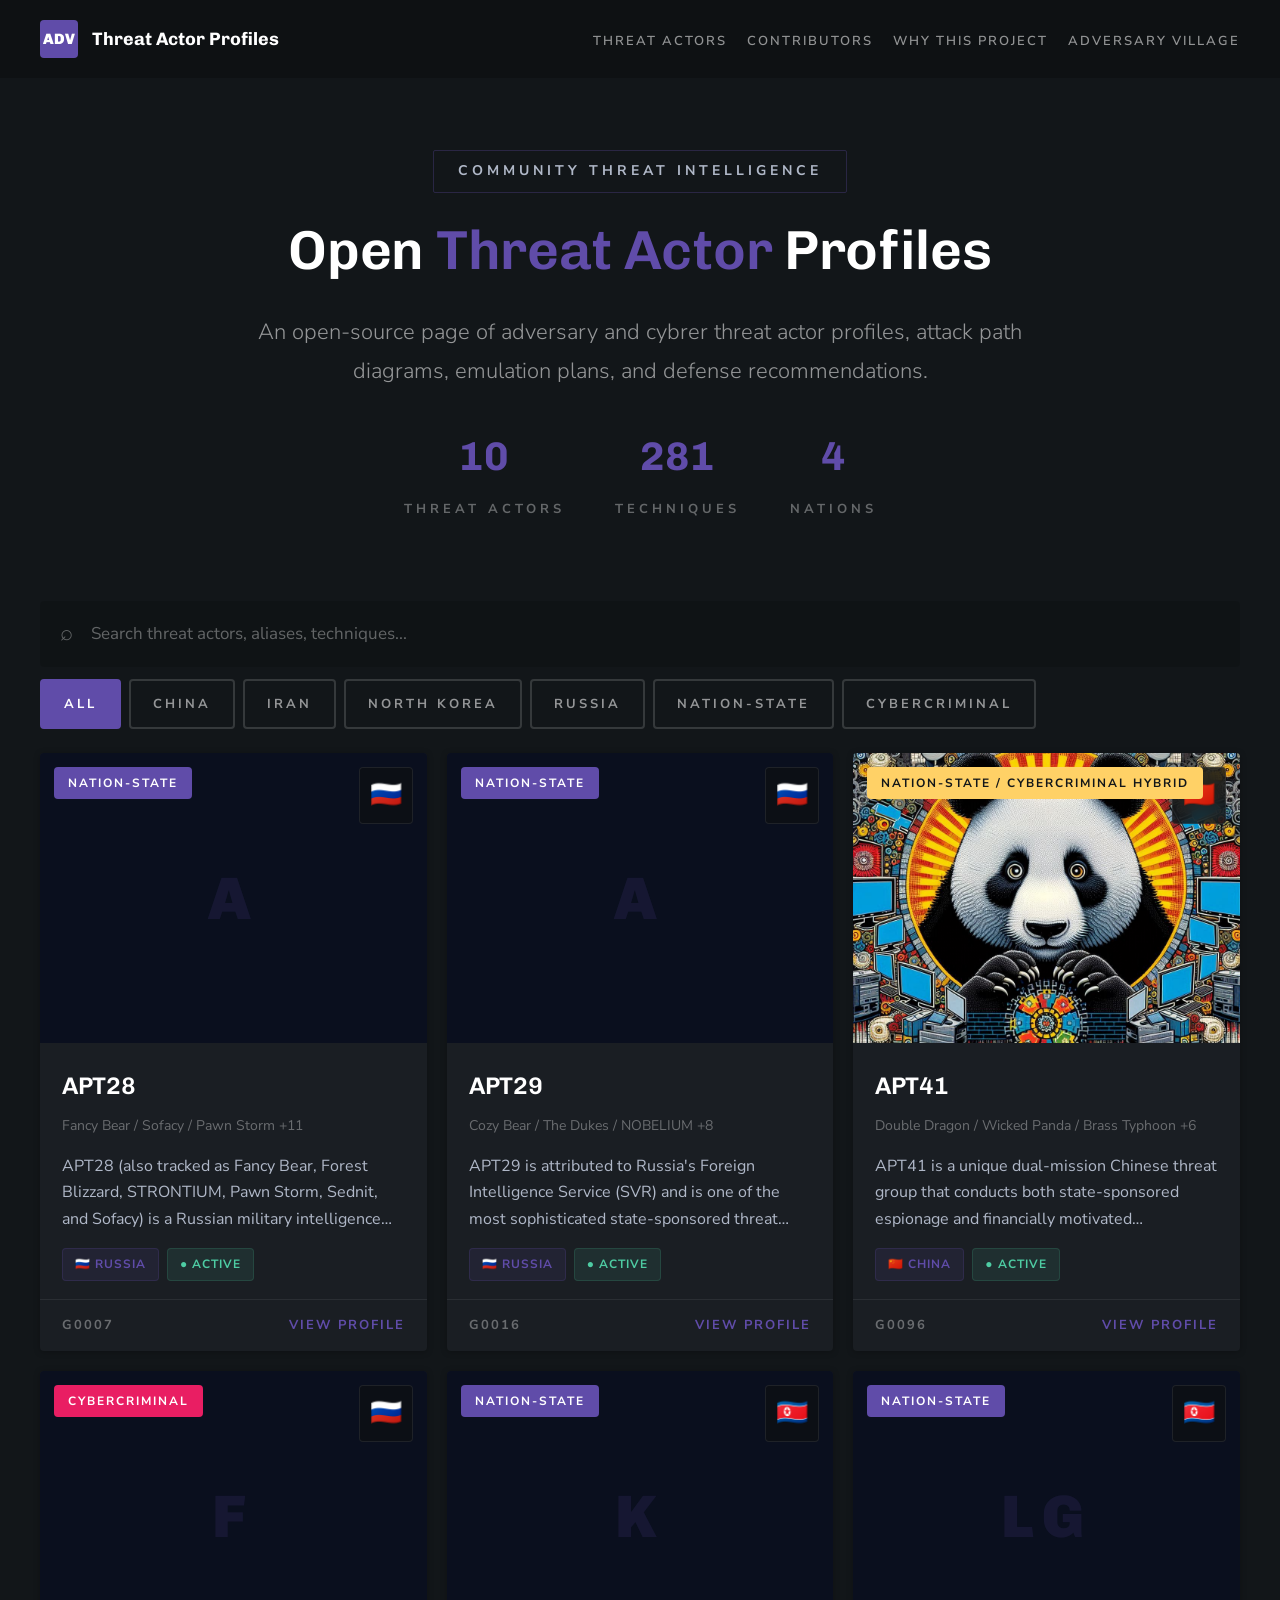
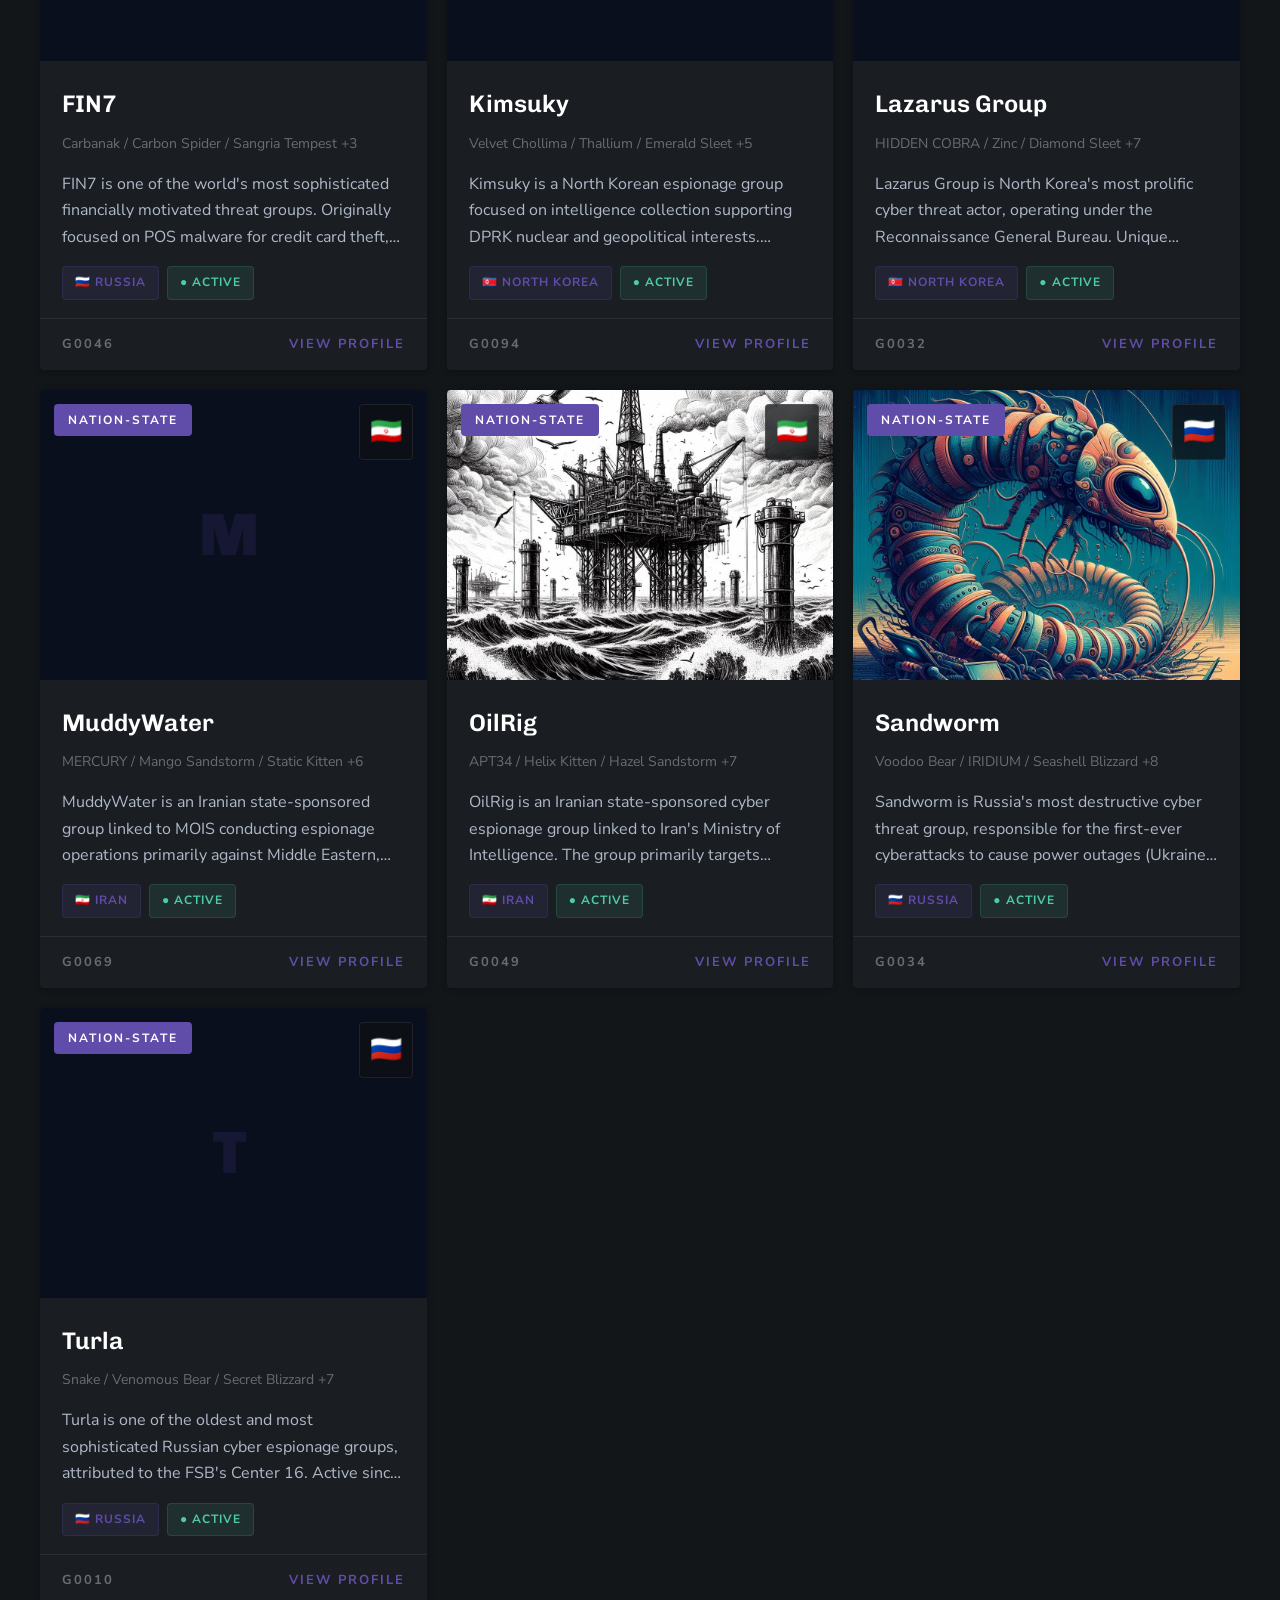
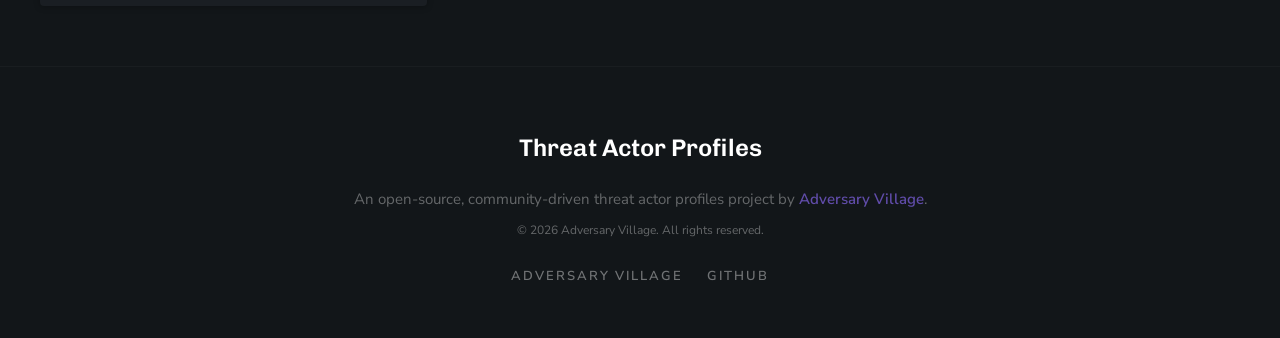
==== commit fca4782f: "threat actor profiles" ====
--- a/index.html
+++ b/index.html
@@ -11,7 +11,7 @@
 <section class="hero">
 <div class="hero-grid"></div>
 <div class="hero-label">Community Threat Intelligence</div>
-<h1>Open <span class="highlight">Threat Actor</span> Profiles</h1><p class="hero-subtitle">An open-source page of adversary and cybrer threat actor profiles, attack path diagrams, emulation plans, and defense recommeendations by Adversary Village.</p>
+<h1>Open <span class="highlight">Threat Actor</span> Profiles</h1><p class="hero-subtitle">An open-source page of adversary and cybrer threat actor profiles, attack path diagrams, emulation plans, and defense recommendations.</p>
 <div class="hero-stats">
 <div class="hero-stat">
 <div class="hero-stat-value">10</div>
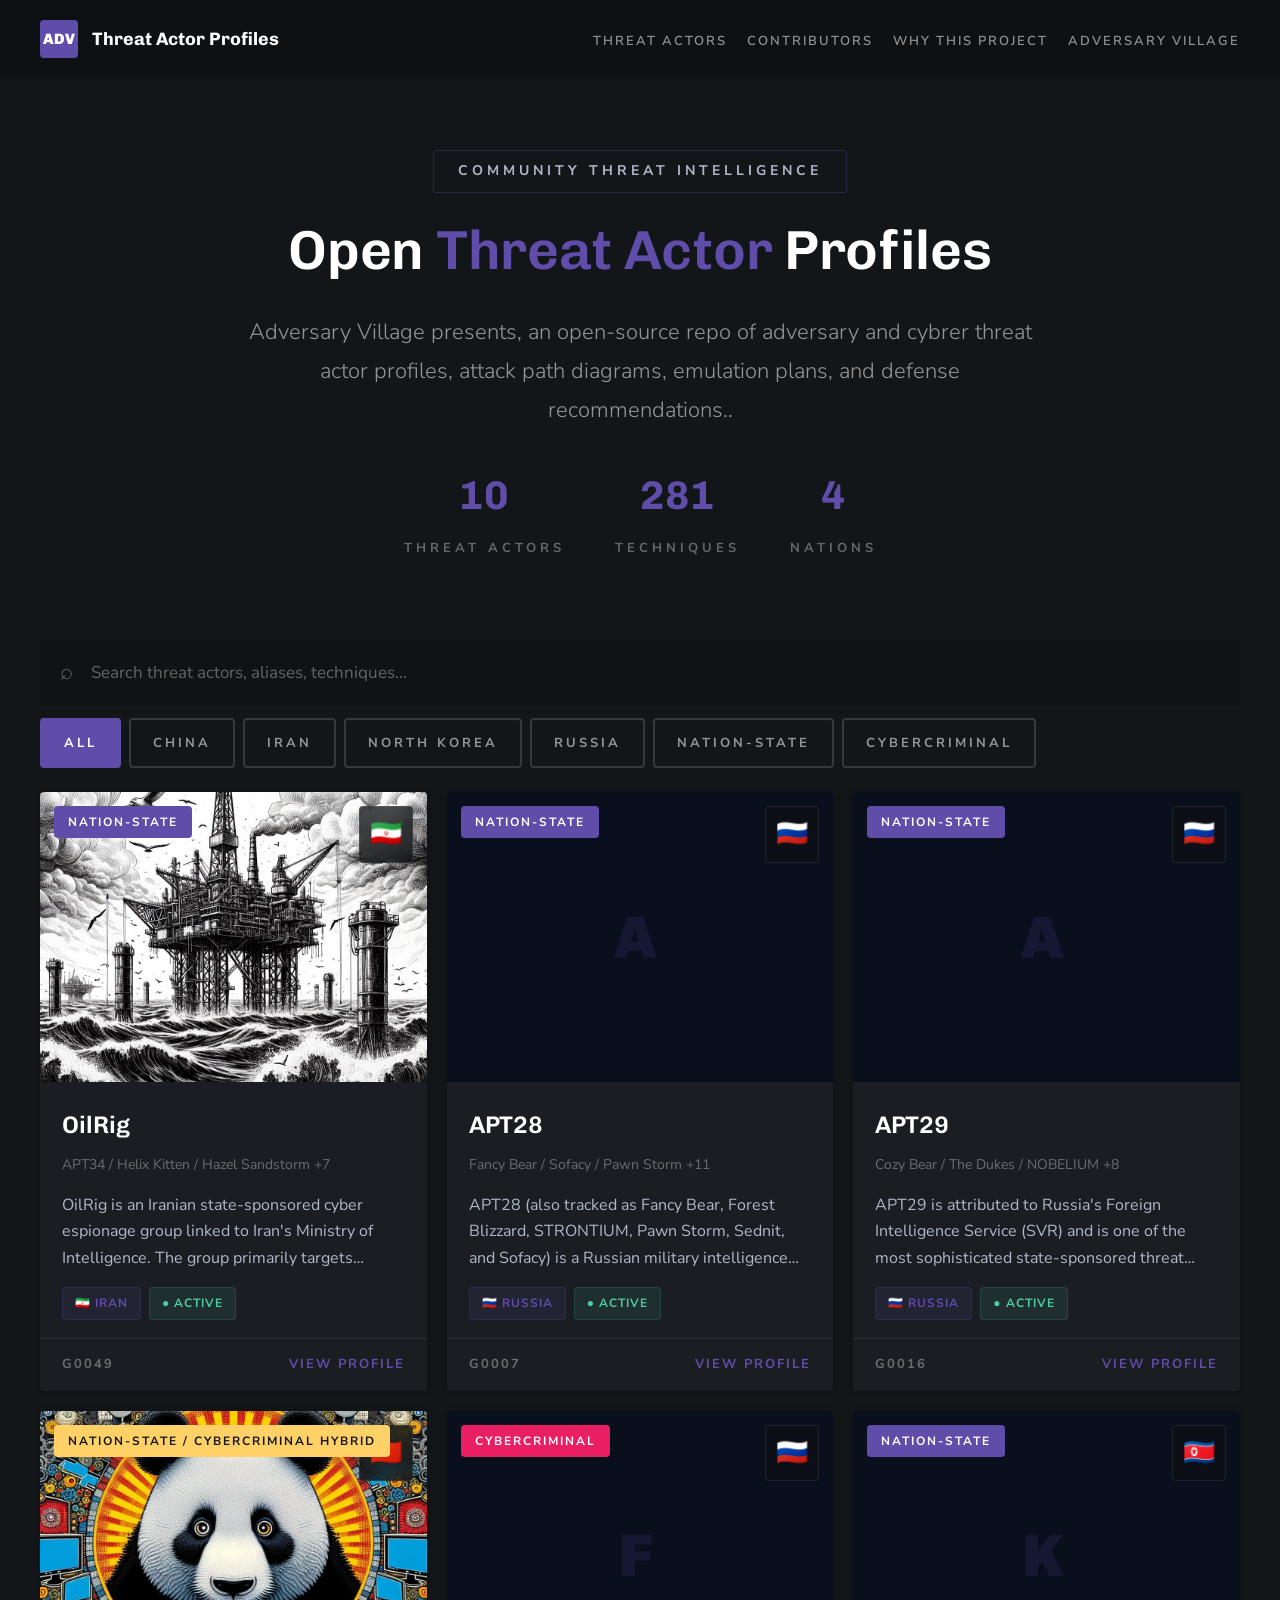
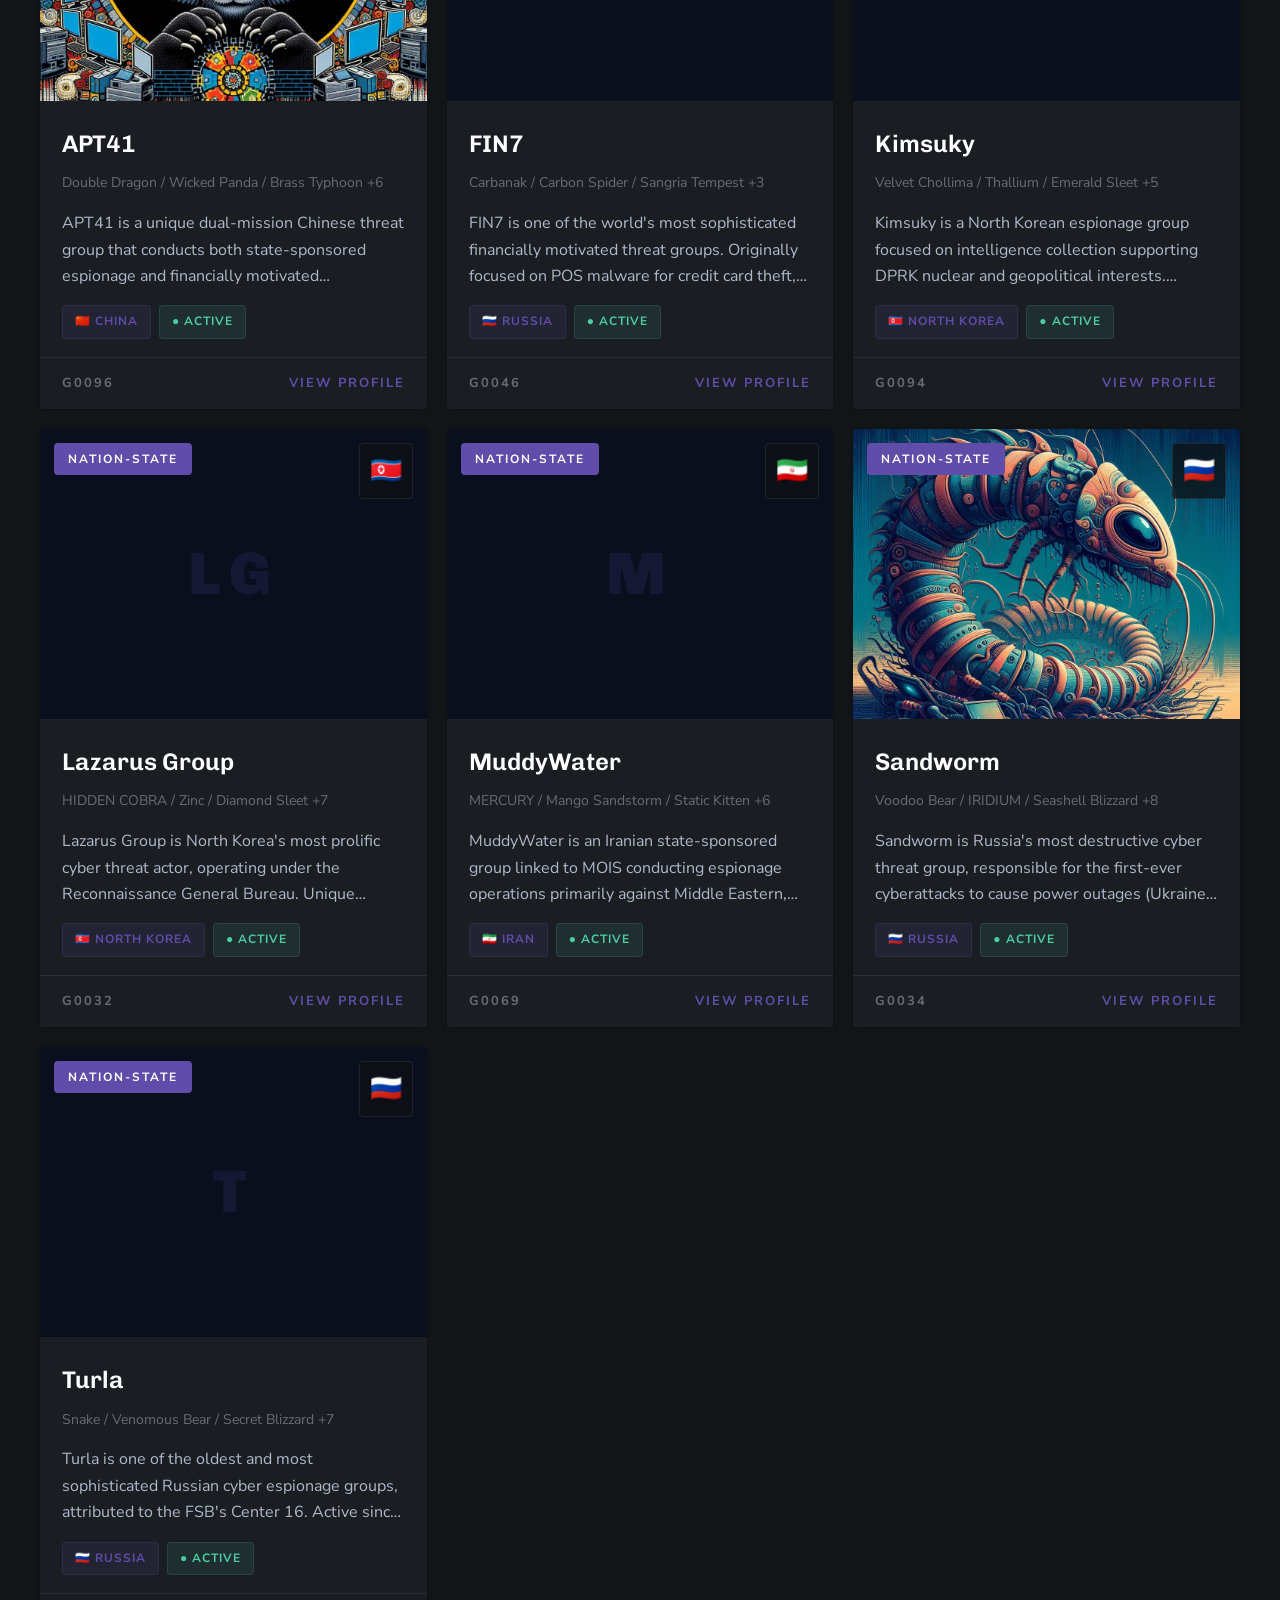
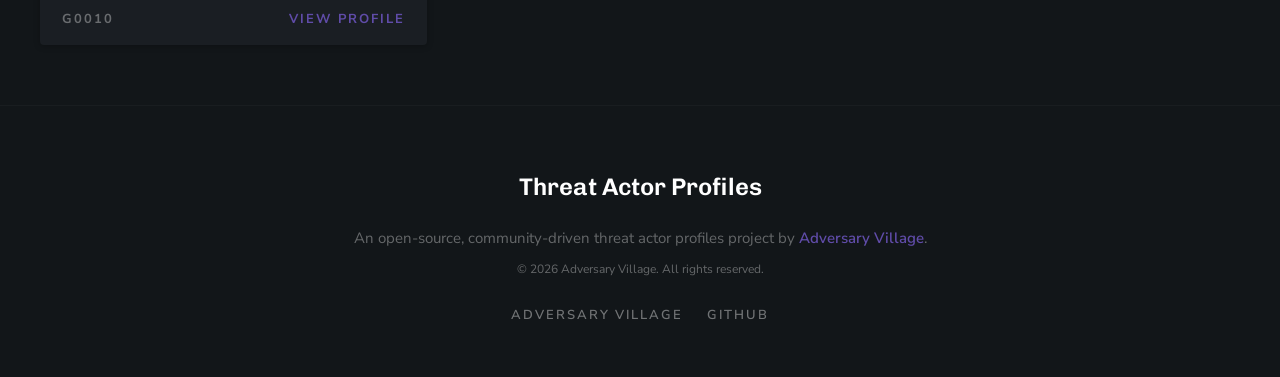
==== commit d692832b: "threat actor profiles" ====
--- a/index.html
+++ b/index.html
@@ -11,7 +11,7 @@
 <section class="hero">
 <div class="hero-grid"></div>
 <div class="hero-label">Community Threat Intelligence</div>
-<h1>Open <span class="highlight">Threat Actor</span> Profiles</h1><p class="hero-subtitle">An open-source page of adversary and cybrer threat actor profiles, attack path diagrams, emulation plans, and defense recommendations.</p>
+<h1>Open <span class="highlight">Threat Actor</span> Profiles</h1><p class="hero-subtitle">Adversary Village presents, an open-source repo of adversary and cybrer threat actor profiles, attack path diagrams, emulation plans, and defense recommendations..</p>
 <div class="hero-stats">
 <div class="hero-stat">
 <div class="hero-stat-value">10</div>
@@ -28,14 +28,16 @@
 <button class="filter-pill" data-filter="north korea" data-filter-type="country">North Korea</button>
 <button class="filter-pill" data-filter="russia" data-filter-type="country">Russia</button><button class="filter-pill" data-filter="nation-state" data-filter-type="type">Nation-State</button><button class="filter-pill" data-filter="criminal" data-filter-type="type">Cybercriminal</button></div></div>
 <section class="cards-section">
-<div class="cards-grid"><a href="apt28/" class="actor-card" data-search="apt28 fancy bear sofacy pawn storm sednit strontium forest blizzard itg05 blue athena ta422 fighting ursa tsar team group 74 frozenlake gruesomelarch russia nation-state apt28 (also tracked as fancy bear, forest blizzard, strontium, pawn storm, sednit, and sofacy) is a russian military intelligence (gru) cyber espionage group attributed to unit 26165 of the 85th main special service center (gtsss). active since at least 2004, apt28 conducts intelligence collection aligned with russian military and geopolitical objectives. the group is known for sophisticated spearphishing campaigns, zero-day exploitation, and credential harvesting operations targeting government, military, defense, political organizations, media, and anti-doping agencies across nato member states and former soviet countries. apt28 gained widespread public attention for its role in the 2016 us presidential election interference, including the dnc breach and subsequent hack-and-leak operations. in recent years, the group has expanded targeting to western logistics and technology companies supporting ukraine, as documented in the may 2025 joint advisory (cisa aa25-141a). the group demonstrates sustained evolution in tradecraft, including the development of custom exploit tools (gooseegg), novel access techniques (nearest neighbor wi-fi attack), and webmail exploitation campaigns (operation roundpress)." data-country="russia" data-type="nation-state"><div class="card-image"><div style="width:100%;height:100%;background:#0a0f1e;display:flex;align-items:center;justify-content:center"><div style="font:900 6rem Chivo;color:rgba(96,76,169,0.15);letter-spacing:8px">A</div></div><span class="card-country-badge">🇷🇺</span><span class="card-type-badge badge-nation">Nation-State</span></div><div class="card-body"><div class="card-name">APT28</div><div class="card-aliases">Fancy Bear / Sofacy / Pawn Storm +11</div><div class="card-description">APT28 (also tracked as Fancy Bear, Forest Blizzard, STRONTIUM, Pawn Storm, Sednit, and Sofacy) is a Russian military intelligence (GRU) cyber espionage group attributed to Unit 26165 of the 85th Main Special Service Center (GTsSS). Active since at least 2004, APT28 conducts intelligence collection aligned with Russian military and geopolitical objectives. The group is known for sophisticated spearphishing campaigns, zero-day exploitation, and credential harvesting operations targeting government, military, defense, political organizations, media, and anti-doping agencies across NATO member states and former Soviet countries. APT28 gained widespread public attention for its role in the 2016 US presidential election interference, including the DNC breach and subsequent hack-and-leak operations. In recent years, the group has expanded targeting to Western logistics and technology companies supporting Ukraine, as documented in the May 2025 joint advisory (CISA AA25-141A). The group demonstrates sustained evolution in tradecraft, including the development of custom exploit tools (GooseEgg), novel access techniques (Nearest Neighbor Wi-Fi attack), and webmail exploitation campaigns (Operation RoundPress).</div><div class="card-meta"><span class="card-tag tag-country">🇷🇺 Russia</span><span class="card-tag tag-active">● Active</span></div></div><div class="card-footer"><span class="card-mitre-id">G0007</span><span class="card-arrow">View Profile</span></div></a>
+<div class="cards-grid">
+    <a href="oilrig/" class="actor-card" data-search="oilrig apt34 helix kitten hazel sandstorm europium crambus cobalt gypsy irn2 itg13 scarred manticore greenbug iran nation-state oilrig is an iranian state-sponsored cyber espionage group linked to iran&#x27;s ministry of intelligence. the group primarily targets organizations in the middle east with a focus on government, energy, chemical, and telecommunications sectors. known for sophisticated spearphishing campaigns, custom dns tunneling implants, and exploitation of trust relationships. oilrig frequently operates alongside other iranian groups and shares infrastructure." data-country="iran" data-type="nation-state"><div class="card-image"><img src="images/actors/oilrig.jpeg" alt="Oilrig" style="width:100%;height:100%;object-fit:cover;display:block"><span class="card-country-badge">🇮🇷</span><span class="card-type-badge badge-nation">Nation-State</span></div><div class="card-body"><div class="card-name">OilRig</div><div class="card-aliases">APT34 / Helix Kitten / Hazel Sandstorm +7</div><div class="card-description">OilRig is an Iranian state-sponsored cyber espionage group linked to Iran&#x27;s Ministry of Intelligence. The group primarily targets organizations in the Middle East with a focus on government, energy, chemical, and telecommunications sectors. Known for sophisticated spearphishing campaigns, custom DNS tunneling implants, and exploitation of trust relationships. OilRig frequently operates alongside other Iranian groups and shares infrastructure.</div><div class="card-meta"><span class="card-tag tag-country">🇮🇷 Iran</span><span class="card-tag tag-active">● Active</span></div></div><div class="card-footer"><span class="card-mitre-id">G0049</span><span class="card-arrow">View Profile</span></div></a>
+    <a href="apt28/" class="actor-card" data-search="apt28 fancy bear sofacy pawn storm sednit strontium forest blizzard itg05 blue athena ta422 fighting ursa tsar team group 74 frozenlake gruesomelarch russia nation-state apt28 (also tracked as fancy bear, forest blizzard, strontium, pawn storm, sednit, and sofacy) is a russian military intelligence (gru) cyber espionage group attributed to unit 26165 of the 85th main special service center (gtsss). active since at least 2004, apt28 conducts intelligence collection aligned with russian military and geopolitical objectives. the group is known for sophisticated spearphishing campaigns, zero-day exploitation, and credential harvesting operations targeting government, military, defense, political organizations, media, and anti-doping agencies across nato member states and former soviet countries. apt28 gained widespread public attention for its role in the 2016 us presidential election interference, including the dnc breach and subsequent hack-and-leak operations. in recent years, the group has expanded targeting to western logistics and technology companies supporting ukraine, as documented in the may 2025 joint advisory (cisa aa25-141a). the group demonstrates sustained evolution in tradecraft, including the development of custom exploit tools (gooseegg), novel access techniques (nearest neighbor wi-fi attack), and webmail exploitation campaigns (operation roundpress)." data-country="russia" data-type="nation-state"><div class="card-image"><div style="width:100%;height:100%;background:#0a0f1e;display:flex;align-items:center;justify-content:center"><div style="font:900 6rem Chivo;color:rgba(96,76,169,0.15);letter-spacing:8px">A</div></div><span class="card-country-badge">🇷🇺</span><span class="card-type-badge badge-nation">Nation-State</span></div><div class="card-body"><div class="card-name">APT28</div><div class="card-aliases">Fancy Bear / Sofacy / Pawn Storm +11</div><div class="card-description">APT28 (also tracked as Fancy Bear, Forest Blizzard, STRONTIUM, Pawn Storm, Sednit, and Sofacy) is a Russian military intelligence (GRU) cyber espionage group attributed to Unit 26165 of the 85th Main Special Service Center (GTsSS). Active since at least 2004, APT28 conducts intelligence collection aligned with Russian military and geopolitical objectives. The group is known for sophisticated spearphishing campaigns, zero-day exploitation, and credential harvesting operations targeting government, military, defense, political organizations, media, and anti-doping agencies across NATO member states and former Soviet countries. APT28 gained widespread public attention for its role in the 2016 US presidential election interference, including the DNC breach and subsequent hack-and-leak operations. In recent years, the group has expanded targeting to Western logistics and technology companies supporting Ukraine, as documented in the May 2025 joint advisory (CISA AA25-141A). The group demonstrates sustained evolution in tradecraft, including the development of custom exploit tools (GooseEgg), novel access techniques (Nearest Neighbor Wi-Fi attack), and webmail exploitation campaigns (Operation RoundPress).</div><div class="card-meta"><span class="card-tag tag-country">🇷🇺 Russia</span><span class="card-tag tag-active">● Active</span></div></div><div class="card-footer"><span class="card-mitre-id">G0007</span><span class="card-arrow">View Profile</span></div></a>
 <a href="apt29/" class="actor-card" data-search="apt29 cozy bear the dukes nobelium midnight blizzard cozyduke dark halo stellarparticle unc2452 blue kitsune iron hemlock grizzly steppe russia nation-state apt29 is attributed to russia&#x27;s foreign intelligence service (svr) and is one of the most sophisticated state-sponsored threat groups in operation. known for supply chain attacks like solarwinds and persistent espionage campaigns targeting government agencies, diplomatic entities, and technology companies across nato countries. apt29 is characterized by its exceptional operational security, use of novel malware, and ability to maintain long-term access." data-country="russia" data-type="nation-state"><div class="card-image"><div style="width:100%;height:100%;background:#0a0f1e;display:flex;align-items:center;justify-content:center"><div style="font:900 6rem Chivo;color:rgba(96,76,169,0.15);letter-spacing:8px">A</div></div><span class="card-country-badge">🇷🇺</span><span class="card-type-badge badge-nation">Nation-State</span></div><div class="card-body"><div class="card-name">APT29</div><div class="card-aliases">Cozy Bear / The Dukes / NOBELIUM +8</div><div class="card-description">APT29 is attributed to Russia&#x27;s Foreign Intelligence Service (SVR) and is one of the most sophisticated state-sponsored threat groups in operation. Known for supply chain attacks like SolarWinds and persistent espionage campaigns targeting government agencies, diplomatic entities, and technology companies across NATO countries. APT29 is characterized by its exceptional operational security, use of novel malware, and ability to maintain long-term access.</div><div class="card-meta"><span class="card-tag tag-country">🇷🇺 Russia</span><span class="card-tag tag-active">● Active</span></div></div><div class="card-footer"><span class="card-mitre-id">G0016</span><span class="card-arrow">View Profile</span></div></a>
 <a href="apt41/" class="actor-card" data-search="apt41 double dragon wicked panda brass typhoon barium winnti lead tg-2633 redgolf earth baku china nation-state / cybercriminal hybrid apt41 is a unique dual-mission chinese threat group that conducts both state-sponsored espionage and financially motivated cybercrime. attributed to contractors working with china&#x27;s mss, the group has targeted healthcare, telecoms, technology, and video game companies. several members were indicted by the us doj in 2020. known for supply chain attacks, exploitation of zero-day vulnerabilities, and large-scale data theft operations." data-country="china" data-type="nation-state / cybercriminal hybrid"><div class="card-image"><img src="images/actors/apt41.jpeg" alt="Apt41" style="width:100%;height:100%;object-fit:cover;display:block"><span class="card-country-badge">🇨🇳</span><span class="card-type-badge badge-hybrid">Nation-State / Cybercriminal Hybrid</span></div><div class="card-body"><div class="card-name">APT41</div><div class="card-aliases">Double Dragon / Wicked Panda / Brass Typhoon +6</div><div class="card-description">APT41 is a unique dual-mission Chinese threat group that conducts both state-sponsored espionage and financially motivated cybercrime. Attributed to contractors working with China&#x27;s MSS, the group has targeted healthcare, telecoms, technology, and video game companies. Several members were indicted by the US DOJ in 2020. Known for supply chain attacks, exploitation of zero-day vulnerabilities, and large-scale data theft operations.</div><div class="card-meta"><span class="card-tag tag-country">🇨🇳 China</span><span class="card-tag tag-active">● Active</span></div></div><div class="card-footer"><span class="card-mitre-id">G0096</span><span class="card-arrow">View Profile</span></div></a>
 <a href="fin7/" class="actor-card" data-search="fin7 carbanak carbon spider sangria tempest elbrus itg14 navigator group russia cybercriminal fin7 is one of the world&#x27;s most sophisticated financially motivated threat groups. originally focused on pos malware for credit card theft, the group evolved into ransomware operations. notable for operating a fake security company &#x27;combi security&#x27; to recruit unwitting developers. multiple members have been arrested, including alleged leader andrii kolpakov, but the group continues operations with new ttps." data-country="russia" data-type="cybercriminal"><div class="card-image"><div style="width:100%;height:100%;background:#0a0f1e;display:flex;align-items:center;justify-content:center"><div style="font:900 6rem Chivo;color:rgba(96,76,169,0.15);letter-spacing:8px">F</div></div><span class="card-country-badge">🇷🇺</span><span class="card-type-badge badge-criminal">Cybercriminal</span></div><div class="card-body"><div class="card-name">FIN7</div><div class="card-aliases">Carbanak / Carbon Spider / Sangria Tempest +3</div><div class="card-description">FIN7 is one of the world&#x27;s most sophisticated financially motivated threat groups. Originally focused on POS malware for credit card theft, the group evolved into ransomware operations. Notable for operating a fake security company &#x27;Combi Security&#x27; to recruit unwitting developers. Multiple members have been arrested, including alleged leader Andrii Kolpakov, but the group continues operations with new TTPs.</div><div class="card-meta"><span class="card-tag tag-country">🇷🇺 Russia</span><span class="card-tag tag-active">● Active</span></div></div><div class="card-footer"><span class="card-mitre-id">G0046</span><span class="card-arrow">View Profile</span></div></a>
 <a href="kimsuky/" class="actor-card" data-search="kimsuky velvet chollima thallium emerald sleet black banshee apt43 ta406 sparkling pisces archipelago north korea nation-state kimsuky is a north korean espionage group focused on intelligence collection supporting dprk nuclear and geopolitical interests. specializes in highly targeted social engineering against think tanks, academics, diplomats, and journalists covering korean peninsula affairs. known for extensive use of credential phishing, reconnaissance operations, and deploying custom malware for long-term intelligence gathering." data-country="north korea" data-type="nation-state"><div class="card-image"><div style="width:100%;height:100%;background:#0a0f1e;display:flex;align-items:center;justify-content:center"><div style="font:900 6rem Chivo;color:rgba(96,76,169,0.15);letter-spacing:8px">K</div></div><span class="card-country-badge">🇰🇵</span><span class="card-type-badge badge-nation">Nation-State</span></div><div class="card-body"><div class="card-name">Kimsuky</div><div class="card-aliases">Velvet Chollima / Thallium / Emerald Sleet +5</div><div class="card-description">Kimsuky is a North Korean espionage group focused on intelligence collection supporting DPRK nuclear and geopolitical interests. Specializes in highly targeted social engineering against think tanks, academics, diplomats, and journalists covering Korean Peninsula affairs. Known for extensive use of credential phishing, reconnaissance operations, and deploying custom malware for long-term intelligence gathering.</div><div class="card-meta"><span class="card-tag tag-country">🇰🇵 North Korea</span><span class="card-tag tag-active">● Active</span></div></div><div class="card-footer"><span class="card-mitre-id">G0094</span><span class="card-arrow">View Profile</span></div></a>
 <a href="lazarus/" class="actor-card" data-search="lazarus group hidden cobra zinc diamond sleet labyrinth chollima apt38 bluenoroff andariel bureau 121 guardians of peace whois hacking team north korea nation-state lazarus group is north korea&#x27;s most prolific cyber threat actor, operating under the reconnaissance general bureau. unique among nation-state groups for combining espionage with large-scale financial theft to fund the dprk regime. responsible for the 2014 sony pictures attack, the $81m bangladesh bank heist, the wannacry ransomware pandemic, and billions in cryptocurrency theft. sub-groups include bluenoroff (financial) and andariel (espionage)." data-country="north korea" data-type="nation-state"><div class="card-image"><div style="width:100%;height:100%;background:#0a0f1e;display:flex;align-items:center;justify-content:center"><div style="font:900 6rem Chivo;color:rgba(96,76,169,0.15);letter-spacing:8px">LG</div></div><span class="card-country-badge">🇰🇵</span><span class="card-type-badge badge-nation">Nation-State</span></div><div class="card-body"><div class="card-name">Lazarus Group</div><div class="card-aliases">HIDDEN COBRA / Zinc / Diamond Sleet +7</div><div class="card-description">Lazarus Group is North Korea&#x27;s most prolific cyber threat actor, operating under the Reconnaissance General Bureau. Unique among nation-state groups for combining espionage with large-scale financial theft to fund the DPRK regime. Responsible for the 2014 Sony Pictures attack, the $81M Bangladesh Bank heist, the WannaCry ransomware pandemic, and billions in cryptocurrency theft. Sub-groups include BlueNoroff (financial) and Andariel (espionage).</div><div class="card-meta"><span class="card-tag tag-country">🇰🇵 North Korea</span><span class="card-tag tag-active">● Active</span></div></div><div class="card-footer"><span class="card-mitre-id">G0032</span><span class="card-arrow">View Profile</span></div></a>
 <a href="muddywater/" class="actor-card" data-search="muddywater mercury mango sandstorm static kitten seedworm temp.zagros ta450 earth vetala atk51 yellow nix iran nation-state muddywater is an iranian state-sponsored group linked to mois conducting espionage operations primarily against middle eastern, central asian, and western government and telecommunications organizations. known for heavy use of legitimate tools like atera, screenconnect, and simplehelp for remote access, making detection difficult. the group frequently uses living-off-the-land techniques and spearphishing with macro-enabled documents." data-country="iran" data-type="nation-state"><div class="card-image"><div style="width:100%;height:100%;background:#0a0f1e;display:flex;align-items:center;justify-content:center"><div style="font:900 6rem Chivo;color:rgba(96,76,169,0.15);letter-spacing:8px">M</div></div><span class="card-country-badge">🇮🇷</span><span class="card-type-badge badge-nation">Nation-State</span></div><div class="card-body"><div class="card-name">MuddyWater</div><div class="card-aliases">MERCURY / Mango Sandstorm / Static Kitten +6</div><div class="card-description">MuddyWater is an Iranian state-sponsored group linked to MOIS conducting espionage operations primarily against Middle Eastern, Central Asian, and Western government and telecommunications organizations. Known for heavy use of legitimate tools like Atera, ScreenConnect, and SimpleHelp for remote access, making detection difficult. The group frequently uses living-off-the-land techniques and spearphishing with macro-enabled documents.</div><div class="card-meta"><span class="card-tag tag-country">🇮🇷 Iran</span><span class="card-tag tag-active">● Active</span></div></div><div class="card-footer"><span class="card-mitre-id">G0069</span><span class="card-arrow">View Profile</span></div></a>
-<a href="oilrig/" class="actor-card" data-search="oilrig apt34 helix kitten hazel sandstorm europium crambus cobalt gypsy irn2 itg13 scarred manticore greenbug iran nation-state oilrig is an iranian state-sponsored cyber espionage group linked to iran&#x27;s ministry of intelligence. the group primarily targets organizations in the middle east with a focus on government, energy, chemical, and telecommunications sectors. known for sophisticated spearphishing campaigns, custom dns tunneling implants, and exploitation of trust relationships. oilrig frequently operates alongside other iranian groups and shares infrastructure." data-country="iran" data-type="nation-state"><div class="card-image"><img src="images/actors/oilrig.jpeg" alt="Oilrig" style="width:100%;height:100%;object-fit:cover;display:block"><span class="card-country-badge">🇮🇷</span><span class="card-type-badge badge-nation">Nation-State</span></div><div class="card-body"><div class="card-name">OilRig</div><div class="card-aliases">APT34 / Helix Kitten / Hazel Sandstorm +7</div><div class="card-description">OilRig is an Iranian state-sponsored cyber espionage group linked to Iran&#x27;s Ministry of Intelligence. The group primarily targets organizations in the Middle East with a focus on government, energy, chemical, and telecommunications sectors. Known for sophisticated spearphishing campaigns, custom DNS tunneling implants, and exploitation of trust relationships. OilRig frequently operates alongside other Iranian groups and shares infrastructure.</div><div class="card-meta"><span class="card-tag tag-country">🇮🇷 Iran</span><span class="card-tag tag-active">● Active</span></div></div><div class="card-footer"><span class="card-mitre-id">G0049</span><span class="card-arrow">View Profile</span></div></a>
+
 <a href="sandworm/" class="actor-card" data-search="sandworm voodoo bear iridium seashell blizzard telebots iron viking blackenergy group quedagh electrum dev-0586 apt44 frozenbarents russia nation-state sandworm is russia&#x27;s most destructive cyber threat group, responsible for the first-ever cyberattacks to cause power outages (ukraine 2015/2016), the notpetya attack causing $10b+ in global damages, and olympic destroyer. attributed to gru unit 74455, the group specializes in destructive operations against critical infrastructure, with a focus on ukraine. six gru officers were indicted by the us doj in 2020." data-country="russia" data-type="nation-state"><div class="card-image">
     
 <img src="images/actors/sandworm.jpeg" alt="Sandworm" style="width:100%;height:100%;object-fit:cover;display:block">
@@ -44,7 +46,7 @@
 <a href="turla/" class="actor-card" data-search="turla snake venomous bear secret blizzard krypton waterbug iron hunter uroburos group 88 belugasturgeon pacifier apt russia nation-state turla is one of the oldest and most sophisticated russian cyber espionage groups, attributed to the fsb&#x27;s center 16. active since the mid-1990s, the group is known for its innovative techniques including satellite-based c2, hijacking other threat actors&#x27; infrastructure, and deploying rootkits. turla&#x27;s snake malware network was dismantled by the fbi in 2023 via operation medusa, but the group continues to develop new capabilities." data-country="russia" data-type="nation-state"><div class="card-image"><div style="width:100%;height:100%;background:#0a0f1e;display:flex;align-items:center;justify-content:center"><div style="font:900 6rem Chivo;color:rgba(96,76,169,0.15);letter-spacing:8px">T</div></div><span class="card-country-badge">🇷🇺</span><span class="card-type-badge badge-nation">Nation-State</span></div><div class="card-body"><div class="card-name">Turla</div><div class="card-aliases">Snake / Venomous Bear / Secret Blizzard +7</div><div class="card-description">Turla is one of the oldest and most sophisticated Russian cyber espionage groups, attributed to the FSB&#x27;s Center 16. Active since the mid-1990s, the group is known for its innovative techniques including satellite-based C2, hijacking other threat actors&#x27; infrastructure, and deploying rootkits. Turla&#x27;s Snake malware network was dismantled by the FBI in 2023 via Operation MEDUSA, but the group continues to develop new capabilities.</div><div class="card-meta"><span class="card-tag tag-country">🇷🇺 Russia</span><span class="card-tag tag-active">● Active</span></div></div><div class="card-footer"><span class="card-mitre-id">G0010</span><span class="card-arrow">View Profile</span></div></a></div>
 </section>
 
-<footer class="site-footer"><div class="footer-inner"><div class="footer-brand">Threat Actor Profiles</div><div class="footer-text">An open-source, community-driven threat actor profiles project by <a href="https://adversaryvillage.org" target="_blank" style="color:#604ca9;text-decoration:none;font-weight:600">Adversary Village</a>.</div><div style="color:var(--td);font-size:1.2rem;margin-top:.8rem">&copy; 2026 Adversary Village. All rights reserved.</div><ul class="footer-links"><li><a href="https://adversaryvillage.org" target="_blank">Adversary Village</a></li><li><a href="https://github.com/adversaryvillage" target="_blank">GitHub</a></li>
+<footer class="site-footer"><div class="footer-inner"><div class="footer-brand">Threat Actor Profiles</div><div class="footer-text">An open-source, community-driven threat actor profiles project by <a href="https://adversaryvillage.org" target="_blank" style="color:#604ca9;text-decoration:none;font-weight:600">Adversary Village</a>.</div><div style="color:var(--td);font-size:1.2rem;margin-top:.8rem">&copy; 2026 Adversary Village. All rights reserved.</div><ul class="footer-links"><li><a href="https://adversaryvillage.org" target="_blank">Adversary Village</a></li><li><a href="https://github.com/adversaryvillage/threat-actor-profiles" target="_blank">GitHub</a></li>
 </ul></div>
 </footer>
 <script src="js/main.js">
